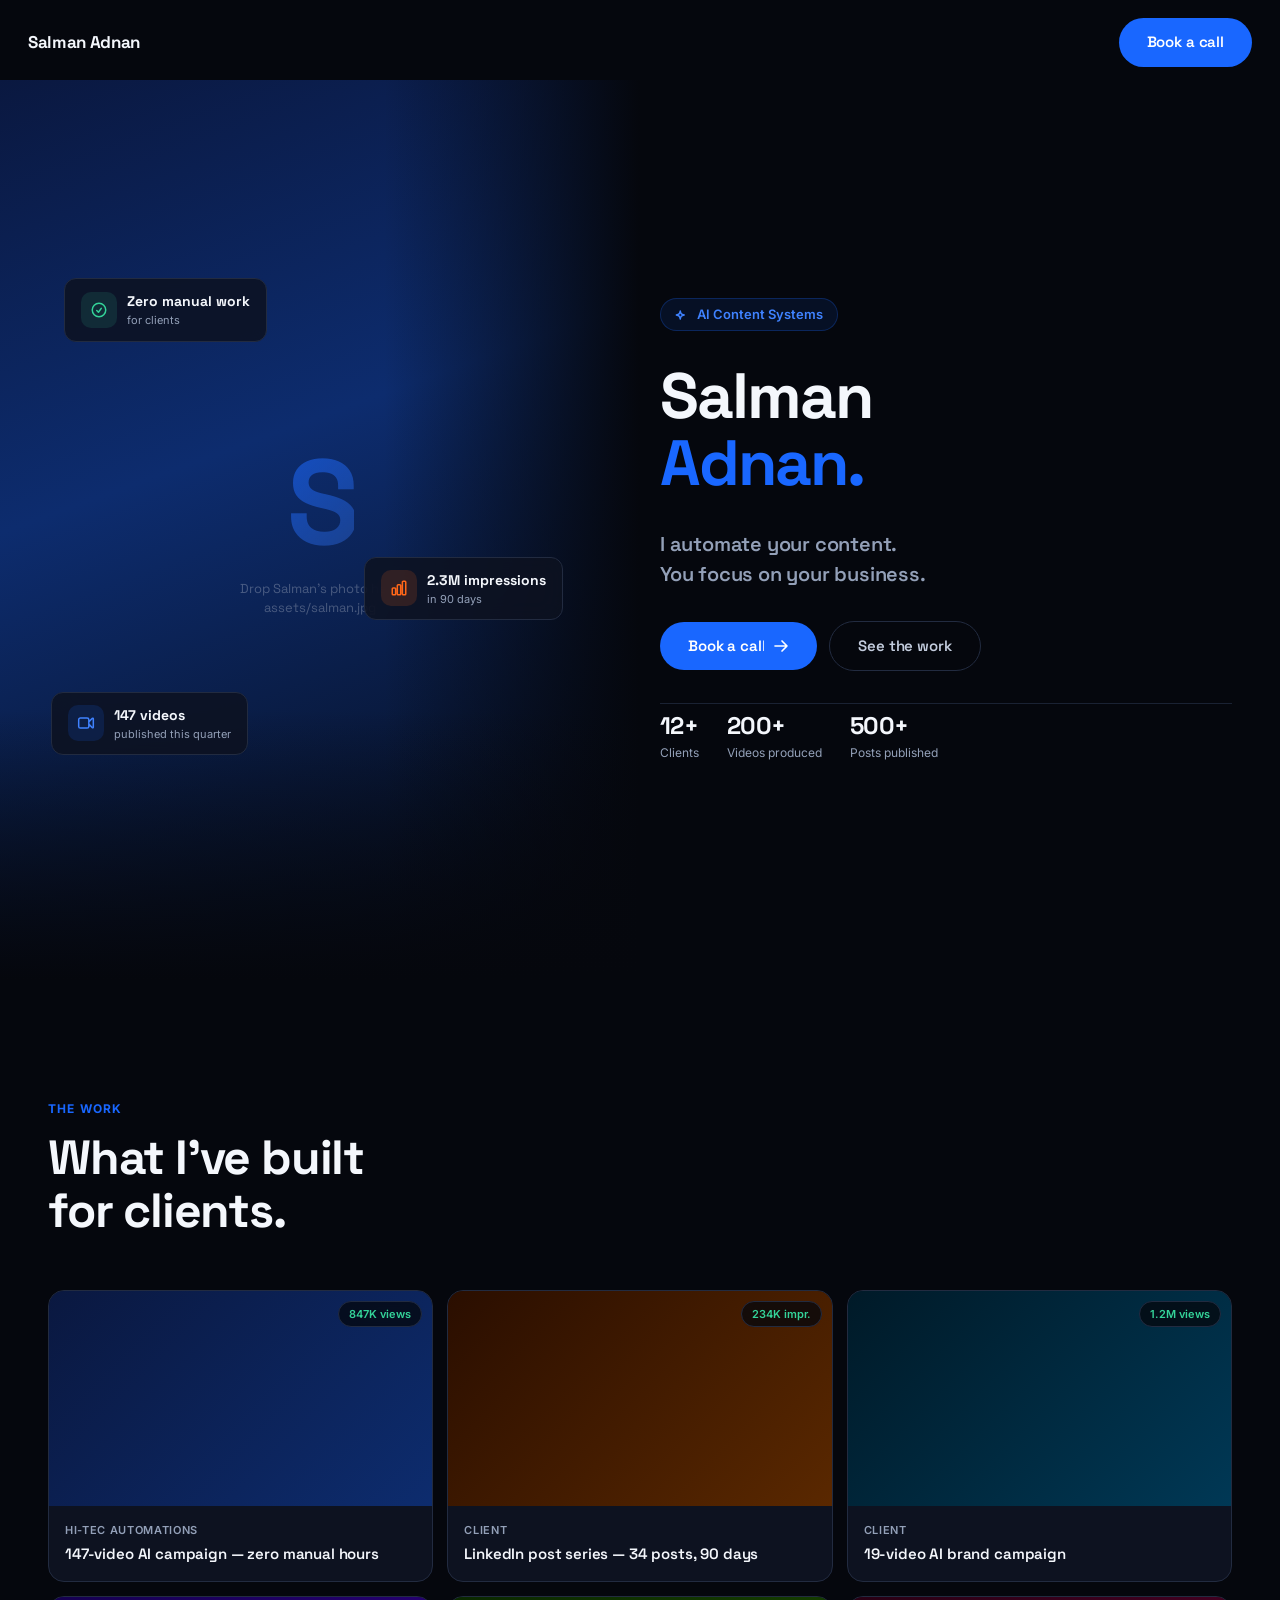
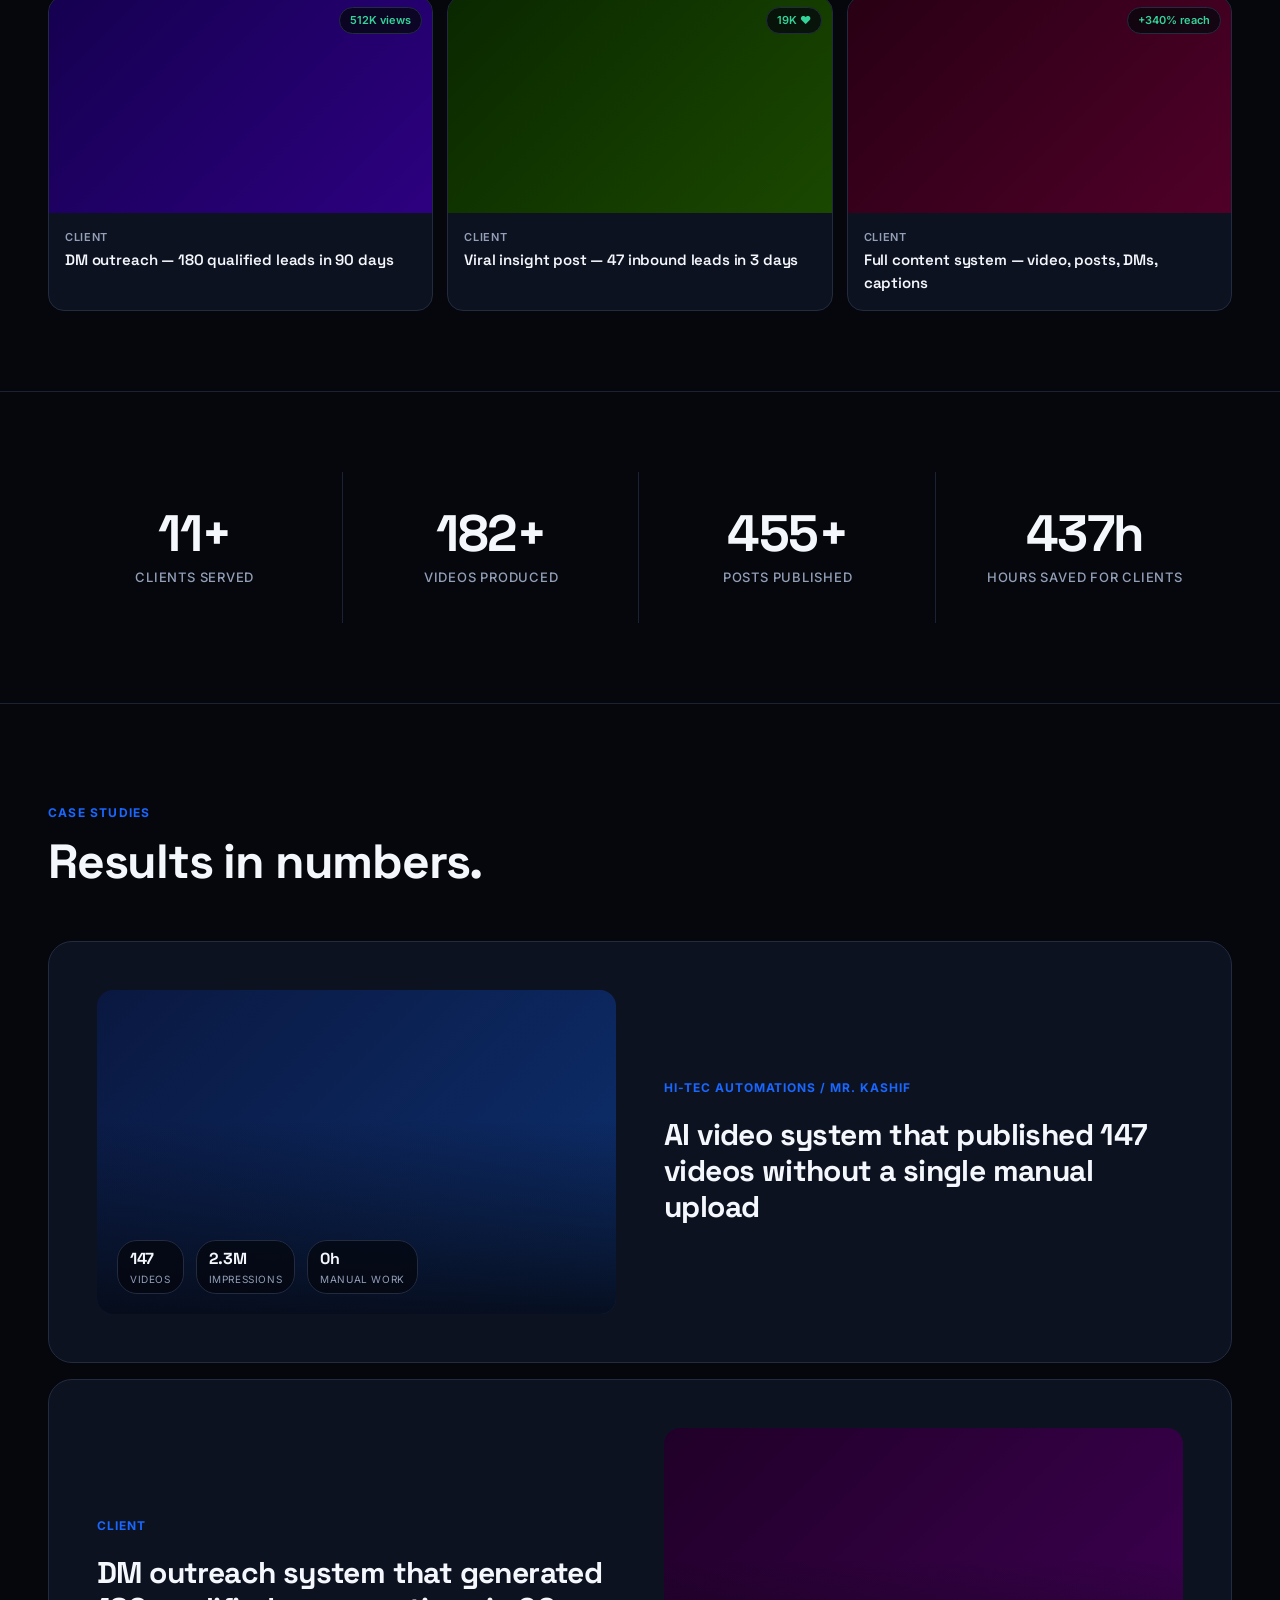
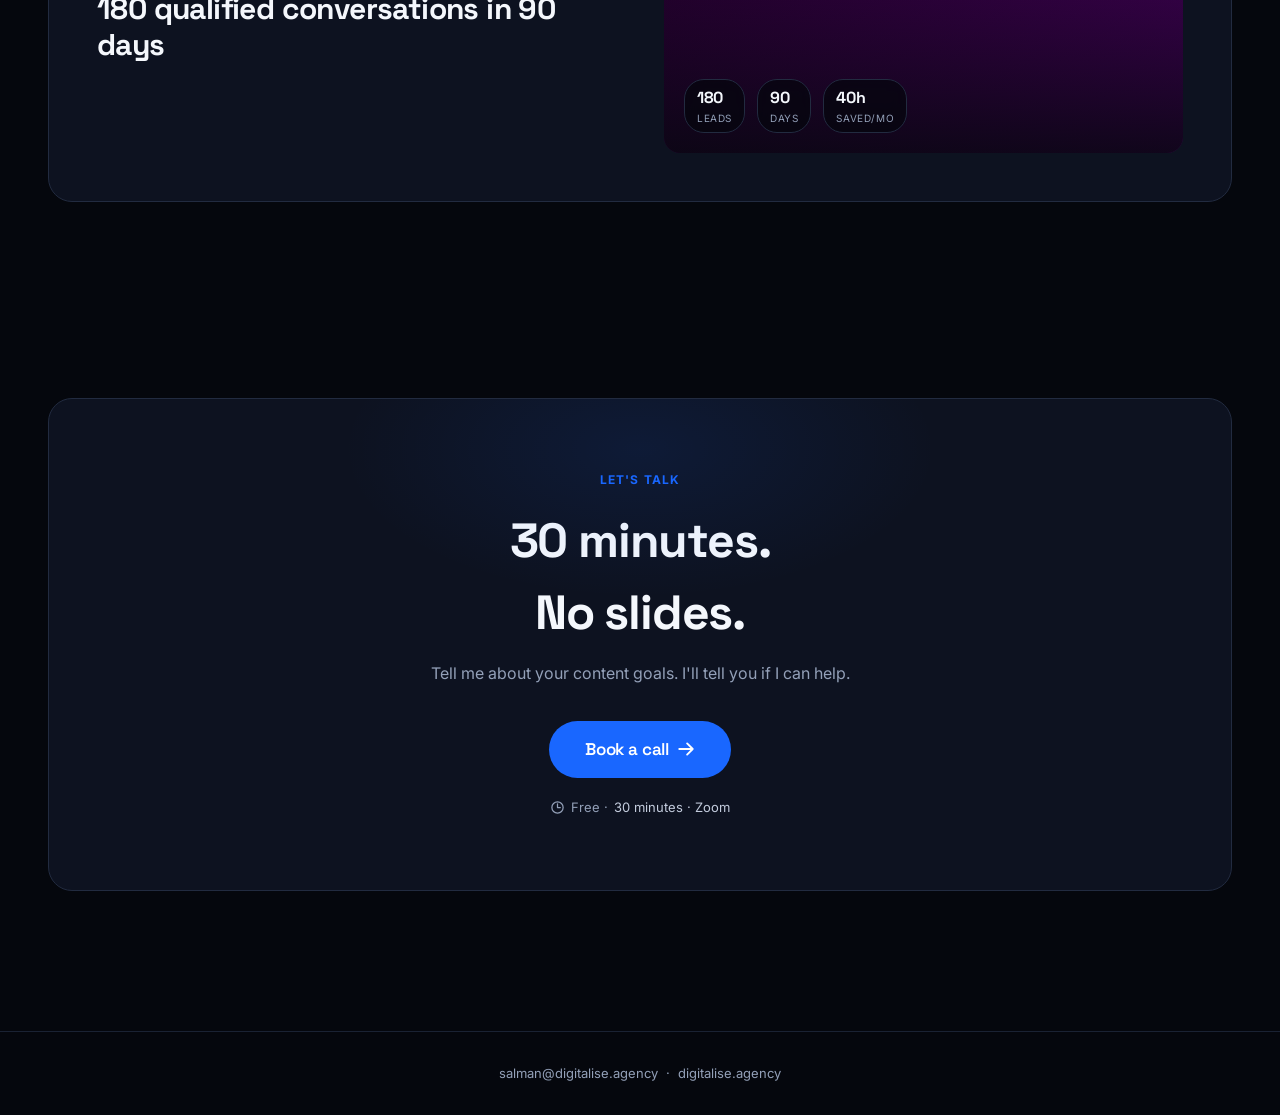
==== index.html @ 1f7ed125 "Launch salmanadnan.com — personal brand site" ====
<!DOCTYPE html>
<html lang="en">
<head>
<meta charset="UTF-8" />
<meta name="viewport" content="width=device-width, initial-scale=1.0" />
<title>Salman Adnan — AI Content Systems for Entrepreneurs</title>
<meta name="description" content="I build AI-powered content systems that grow your LinkedIn presence on autopilot. Videos, posts, outreach — fully automated." />
<meta property="og:title" content="Salman Adnan" />
<meta property="og:description" content="AI content systems for entrepreneurs." />
<meta property="og:type" content="website" />
<meta name="theme-color" content="#05070d" />

<link rel="preconnect" href="https://fonts.googleapis.com" />
<link rel="preconnect" href="https://fonts.gstatic.com" crossorigin />
<link href="https://fonts.googleapis.com/css2?family=Space+Grotesk:wght@500;600;700&family=Inter:wght@400;500;600;700&display=swap" rel="stylesheet" />
<link rel="stylesheet" href="/css/site.css" />
</head>
<body>

<!-- ══════════════════════════════════════════════
     NAV
══════════════════════════════════════════════ -->
<nav class="nav" aria-label="Site navigation">
  <div class="nav-inner">
    <span class="nav-logo">Salman Adnan</span>
    <a href="#book" class="btn btn-primary">Book a call</a>
  </div>
</nav>


<!-- ══════════════════════════════════════════════
     HERO
     UPDATE: replace .hero-photo-placeholder with:
       <img src="assets/salman.jpg" alt="Salman Adnan" style="width:100%;height:100%;object-fit:cover;object-position:top;">
══════════════════════════════════════════════ -->
<section class="hero" aria-label="Hero">

  <!-- photo side -->
  <div class="hero-photo-side">
    <div class="hero-photo-frame">

      <!-- PLACEHOLDER: swap for Salman's actual photo (see comment above) -->
      <div class="hero-photo-placeholder" aria-hidden="true">
        <div class="placeholder-initial">S</div>
        <div class="placeholder-note">Drop Salman's photo here<br>assets/salman.jpg</div>
      </div>

      <!-- floating result badges over the photo -->
      <div class="hero-float-badge" aria-hidden="true">
        <div class="badge-icon badge-icon-blue">
          <svg viewBox="0 0 24 24" fill="none" stroke="#3f82ff" stroke-width="2" aria-hidden="true">
            <path stroke-linecap="round" stroke-linejoin="round" d="M15.75 10.5l4.72-4.72a.75.75 0 011.28.53v11.38a.75.75 0 01-1.28.53l-4.72-4.72M4.5 18.75h9a2.25 2.25 0 002.25-2.25v-9a2.25 2.25 0 00-2.25-2.25h-9A2.25 2.25 0 002.25 7.5v9a2.25 2.25 0 002.25 2.25z"/>
          </svg>
        </div>
        <div>
          <div class="badge-text-main">147 videos</div>
          <div class="badge-text-sub">published this quarter</div>
        </div>
      </div>

      <div class="hero-float-badge" aria-hidden="true">
        <div class="badge-icon badge-icon-orange">
          <svg viewBox="0 0 24 24" fill="none" stroke="#ff6719" stroke-width="2" aria-hidden="true">
            <path stroke-linecap="round" stroke-linejoin="round" d="M3 13.125C3 12.504 3.504 12 4.125 12h2.25c.621 0 1.125.504 1.125 1.125v6.75C7.5 20.496 6.996 21 6.375 21h-2.25A1.125 1.125 0 013 19.875v-6.75zM9.75 8.625c0-.621.504-1.125 1.125-1.125h2.25c.621 0 1.125.504 1.125 1.125v11.25c0 .621-.504 1.125-1.125 1.125h-2.25a1.125 1.125 0 01-1.125-1.125V8.625zM16.5 4.125c0-.621.504-1.125 1.125-1.125h2.25C20.496 3 21 3.504 21 4.125v15.75c0 .621-.504 1.125-1.125 1.125h-2.25a1.125 1.125 0 01-1.125-1.125V4.125z"/>
          </svg>
        </div>
        <div>
          <div class="badge-text-main">2.3M impressions</div>
          <div class="badge-text-sub">in 90 days</div>
        </div>
      </div>

      <div class="hero-float-badge" aria-hidden="true">
        <div class="badge-icon badge-icon-green">
          <svg viewBox="0 0 24 24" fill="none" stroke="#34d399" stroke-width="2" aria-hidden="true">
            <path stroke-linecap="round" stroke-linejoin="round" d="M9 12.75L11.25 15 15 9.75M21 12a9 9 0 11-18 0 9 9 0 0118 0z"/>
          </svg>
        </div>
        <div>
          <div class="badge-text-main">Zero manual work</div>
          <div class="badge-text-sub">for clients</div>
        </div>
      </div>

    </div>
  </div><!-- /photo side -->

  <!-- content side -->
  <div class="hero-content-side">
    <div class="hero-tag">
      <svg width="14" height="14" viewBox="0 0 24 24" fill="none" stroke="currentColor" stroke-width="2.5" aria-hidden="true">
        <path stroke-linecap="round" stroke-linejoin="round" d="M9.813 15.904L9 18.75l-.813-2.846a4.5 4.5 0 00-3.09-3.09L2.25 12l2.846-.813a4.5 4.5 0 003.09-3.09L9 5.25l.813 2.846a4.5 4.5 0 003.09 3.09L15.75 12l-2.846.813a4.5 4.5 0 00-3.09 3.09z"/>
      </svg>
      AI Content Systems
    </div>

    <h1 class="hero-h1">
      Salman<br>
      <em>Adnan.</em>
    </h1>

    <p class="hero-descriptor">I automate your content.<br>You focus on your business.</p>

    <div class="hero-actions">
      <a href="#book" class="btn btn-primary">
        Book a call
        <svg width="16" height="16" viewBox="0 0 24 24" fill="none" stroke="currentColor" stroke-width="2.5" aria-hidden="true">
          <path stroke-linecap="round" stroke-linejoin="round" d="M13.5 4.5L21 12m0 0l-7.5 7.5M21 12H3"/>
        </svg>
      </a>
      <a href="#work" class="btn btn-ghost">See the work</a>
    </div>

    <!-- UPDATE: replace with real numbers -->
    <div class="hero-mini-stats">
      <div class="hero-mini-stat">
        <div class="hero-mini-num">12+</div>
        <div class="hero-mini-lbl">Clients</div>
      </div>
      <div class="hero-mini-stat">
        <div class="hero-mini-num">200+</div>
        <div class="hero-mini-lbl">Videos produced</div>
      </div>
      <div class="hero-mini-stat">
        <div class="hero-mini-num">500+</div>
        <div class="hero-mini-lbl">Posts published</div>
      </div>
    </div>
  </div>

</section>


<!-- ══════════════════════════════════════════════
     WORK PORTFOLIO
     UPDATE: replace gradient .wt* classes with real thumbnails.
             Add poster="assets/thumb-N.jpg" to each tile img.
══════════════════════════════════════════════ -->
<section class="work-section" id="work" aria-label="Work portfolio">
  <div class="container">
    <div class="reveal" style="margin-bottom:0;">
      <p class="section-kicker">The work</p>
      <h2 class="section-title">What I've built<br>for clients.</h2>
    </div>

    <div class="work-grid stagger">

      <div class="work-card" style="--i:0">
        <div class="work-thumb wt1">
          <div class="work-badge">847K views</div>
          <div class="work-thumb-overlay">
            <div class="work-play">
              <svg viewBox="0 0 24 24" fill="white" aria-hidden="true">
                <path d="M5.25 5.653c0-.856.917-1.398 1.667-.986l11.54 6.348a1.125 1.125 0 010 1.971l-11.54 6.347a1.125 1.125 0 01-1.667-.985V5.653z"/>
              </svg>
            </div>
          </div>
        </div>
        <div class="work-info">
          <div class="work-client">Hi-Tec Automations</div>
          <div class="work-title">147-video AI campaign — zero manual hours</div>
        </div>
      </div>

      <div class="work-card" style="--i:1">
        <div class="work-thumb wt2">
          <div class="work-badge">234K impr.</div>
          <div class="work-thumb-overlay">
            <div class="work-play">
              <svg viewBox="0 0 24 24" fill="white" aria-hidden="true">
                <path d="M5.25 5.653c0-.856.917-1.398 1.667-.986l11.54 6.348a1.125 1.125 0 010 1.971l-11.54 6.347a1.125 1.125 0 01-1.667-.985V5.653z"/>
              </svg>
            </div>
          </div>
        </div>
        <div class="work-info">
          <!-- UPDATE: replace with real client name -->
          <div class="work-client">Client</div>
          <div class="work-title">LinkedIn post series — 34 posts, 90 days</div>
        </div>
      </div>

      <div class="work-card" style="--i:2">
        <div class="work-thumb wt3">
          <div class="work-badge">1.2M views</div>
          <div class="work-thumb-overlay">
            <div class="work-play">
              <svg viewBox="0 0 24 24" fill="white" aria-hidden="true">
                <path d="M5.25 5.653c0-.856.917-1.398 1.667-.986l11.54 6.348a1.125 1.125 0 010 1.971l-11.54 6.347a1.125 1.125 0 01-1.667-.985V5.653z"/>
              </svg>
            </div>
          </div>
        </div>
        <div class="work-info">
          <!-- UPDATE: replace with real client name -->
          <div class="work-client">Client</div>
          <div class="work-title">19-video AI brand campaign</div>
        </div>
      </div>

      <div class="work-card" style="--i:3">
        <div class="work-thumb wt4">
          <div class="work-badge">512K views</div>
          <div class="work-thumb-overlay">
            <div class="work-play">
              <svg viewBox="0 0 24 24" fill="white" aria-hidden="true">
                <path d="M5.25 5.653c0-.856.917-1.398 1.667-.986l11.54 6.348a1.125 1.125 0 010 1.971l-11.54 6.347a1.125 1.125 0 01-1.667-.985V5.653z"/>
              </svg>
            </div>
          </div>
        </div>
        <div class="work-info">
          <!-- UPDATE -->
          <div class="work-client">Client</div>
          <div class="work-title">DM outreach — 180 qualified leads in 90 days</div>
        </div>
      </div>

      <div class="work-card" style="--i:4">
        <div class="work-thumb wt5">
          <div class="work-badge">19K ❤</div>
          <div class="work-thumb-overlay">
            <div class="work-play">
              <svg viewBox="0 0 24 24" fill="white" aria-hidden="true">
                <path d="M5.25 5.653c0-.856.917-1.398 1.667-.986l11.54 6.348a1.125 1.125 0 010 1.971l-11.54 6.347a1.125 1.125 0 01-1.667-.985V5.653z"/>
              </svg>
            </div>
          </div>
        </div>
        <div class="work-info">
          <!-- UPDATE -->
          <div class="work-client">Client</div>
          <div class="work-title">Viral insight post — 47 inbound leads in 3 days</div>
        </div>
      </div>

      <div class="work-card" style="--i:5">
        <div class="work-thumb wt6">
          <div class="work-badge">+340% reach</div>
          <div class="work-thumb-overlay">
            <div class="work-play">
              <svg viewBox="0 0 24 24" fill="white" aria-hidden="true">
                <path d="M5.25 5.653c0-.856.917-1.398 1.667-.986l11.54 6.348a1.125 1.125 0 010 1.971l-11.54 6.347a1.125 1.125 0 01-1.667-.985V5.653z"/>
              </svg>
            </div>
          </div>
        </div>
        <div class="work-info">
          <!-- UPDATE -->
          <div class="work-client">Client</div>
          <div class="work-title">Full content system — video, posts, DMs, captions</div>
        </div>
      </div>

    </div>
  </div>
</section>


<!-- ══════════════════════════════════════════════
     METRICS
     UPDATE: replace data-target values with real numbers
══════════════════════════════════════════════ -->
<section class="metrics-section" aria-label="Results">
  <div class="container">
    <div class="metrics-grid stagger">
      <div class="metric-item" style="--i:0">
        <div class="metric-num" data-target="12" data-suffix="+">0</div>
        <div class="metric-label">Clients Served</div>
      </div>
      <div class="metric-item" style="--i:1">
        <div class="metric-num" data-target="200" data-suffix="+">0</div>
        <div class="metric-label">Videos Produced</div>
      </div>
      <div class="metric-item" style="--i:2">
        <div class="metric-num" data-target="500" data-suffix="+">0</div>
        <div class="metric-label">Posts Published</div>
      </div>
      <div class="metric-item" style="--i:3">
        <div class="metric-num" data-target="480" data-suffix="h">0</div>
        <div class="metric-label">Hours Saved for Clients</div>
      </div>
    </div>
  </div>
</section>


<!-- ══════════════════════════════════════════════
     CASE STUDIES (visual-only — numbers speak)
     UPDATE: replace gradient backgrounds with real screenshots.
             Use background-image on .case-visual or swap the div for <img>.
══════════════════════════════════════════════ -->
<section class="cases-section" aria-label="Case studies">
  <div class="container">
    <div class="reveal" style="margin-bottom:52px;">
      <p class="section-kicker">Case studies</p>
      <h2 class="section-title">Results in numbers.</h2>
    </div>

    <!-- Case 1 -->
    <div class="case-card reveal">
      <div class="case-visual cv1">
        <div class="case-visual-inner">
          <div class="case-visual-metrics">
            <div class="cvm">
              <span class="cvm-num">147</span>
              <span class="cvm-lbl">Videos</span>
            </div>
            <div class="cvm">
              <span class="cvm-num">2.3M</span>
              <span class="cvm-lbl">Impressions</span>
            </div>
            <div class="cvm">
              <span class="cvm-num">0h</span>
              <span class="cvm-lbl">Manual work</span>
            </div>
          </div>
        </div>
      </div>
      <div class="case-content">
        <div class="case-client-name">Hi-Tec Automations / Mr. Kashif</div>
        <div class="case-title">AI video system that published 147 videos without a single manual upload</div>
      </div>
    </div>

    <!-- Case 2 -->
    <div class="case-card case-card-reverse reveal">
      <div class="case-visual cv2" style="order:2">
        <div class="case-visual-inner">
          <div class="case-visual-metrics">
            <div class="cvm">
              <span class="cvm-num">180</span>
              <span class="cvm-lbl">Leads</span>
            </div>
            <div class="cvm">
              <span class="cvm-num">90</span>
              <span class="cvm-lbl">Days</span>
            </div>
            <div class="cvm">
              <span class="cvm-num">40h</span>
              <span class="cvm-lbl">Saved/mo</span>
            </div>
          </div>
        </div>
      </div>
      <div class="case-content" style="order:1">
        <!-- UPDATE: fill in real client -->
        <div class="case-client-name">Client</div>
        <div class="case-title">DM outreach system that generated 180 qualified conversations in 90 days</div>
      </div>
    </div>

  </div>
</section>


<!-- ══════════════════════════════════════════════
     BOOK A CALL
     UPDATE: replace YOUR_CAL_LINK with your Cal.com or Calendly URL.
══════════════════════════════════════════════ -->
<section class="book-section" id="book" aria-label="Book a call">
  <div class="container">
    <div class="book-wrap reveal">
      <p class="book-eyebrow">Let's talk</p>
      <h2 class="book-title">30 minutes.<br>No slides.</h2>
      <p class="book-sub">Tell me about your content goals. I'll tell you if I can help.</p>
      <div class="book-cta-row">
        <!-- UPDATE: replace href with your booking link -->
        <a href="https://cal.com/digitalise-agency/digitalise-agency" target="_blank" rel="noopener" class="btn btn-primary" style="padding:16px 36px;font-size:17px;">
          Book a call
          <svg width="18" height="18" viewBox="0 0 24 24" fill="none" stroke="currentColor" stroke-width="2.5" aria-hidden="true">
            <path stroke-linecap="round" stroke-linejoin="round" d="M13.5 4.5L21 12m0 0l-7.5 7.5M21 12H3"/>
          </svg>
        </a>
      </div>
      <p class="book-detail">
        <svg viewBox="0 0 24 24" fill="none" stroke="currentColor" stroke-width="2" aria-hidden="true">
          <path stroke-linecap="round" stroke-linejoin="round" d="M12 6v6h4.5m4.5 0a9 9 0 11-18 0 9 9 0 0118 0z"/>
        </svg>
        Free · <span>30 minutes · Zoom</span>
      </p>
    </div>
  </div>
</section>


<!-- ══════════════════════════════════════════════
     FOOTER
══════════════════════════════════════════════ -->
<footer>
  <div class="container">
    <p>
      <a href="mailto:salman@digitalise.agency">salman@digitalise.agency</a>
      &nbsp;·&nbsp;
      <a href="https://digitalise.agency" target="_blank" rel="noopener">digitalise.agency</a>
    </p>
  </div>
</footer>

<script src="/js/main.js"></script>
</body>
</html>
---- css/site.css ----
/* salmanadnan.com · site.css
   Personal brand site. Shares design tokens with ai.digitalise.agency. */

/* ─── TOKENS ─── */
:root {
  --s0:    #05070d;
  --s1:    #0d1220;
  --s2:    #151c2e;
  --ink1:  #f4f7fc;
  --ink2:  #c3ccdd;
  --ink3:  #93a0b8;
  --accent:  #1967ff;
  --accentH: #3f82ff;
  --accent2: #ff6719;
  --green:   #34d399;
  --border:  #222b40;
  --borderS: #1a2233;
  --font-d: 'Space Grotesk', ui-sans-serif, system-ui, sans-serif;
  --font-b: 'Inter', ui-sans-serif, system-ui, sans-serif;
  --r:   16px;
  --rsm: 10px;
  --ease: cubic-bezier(.22,1,.36,1);
  --maxw: 1240px;
  --shadow: 0 8px 40px rgba(0,0,0,.45);
}

*, *::before, *::after { box-sizing: border-box; margin: 0; padding: 0; }
html { color-scheme: dark; scroll-behavior: smooth; }
body {
  font-family: var(--font-b);
  background: var(--s0);
  color: var(--ink1);
  -webkit-font-smoothing: antialiased;
  text-rendering: optimizeLegibility;
  overflow-x: hidden;
  line-height: 1.5;
}
img, video, svg { max-width: 100%; display: block; }
a { color: inherit; text-decoration: none; }
button { cursor: pointer; border: none; font-family: inherit; }

/* ─── UTILITY ─── */
.container { max-width: var(--maxw); margin: 0 auto; padding: 0 28px; }

.btn {
  display: inline-flex;
  align-items: center;
  gap: 8px;
  padding: 13px 28px;
  border-radius: 100px;
  font-family: var(--font-d);
  font-size: 15px;
  font-weight: 600;
  letter-spacing: -0.01em;
  transition: transform 0.18s var(--ease), box-shadow 0.18s var(--ease),
              background 0.18s var(--ease);
}
.btn-primary {
  background: var(--accent);
  color: #fff;
}
.btn-primary:hover {
  background: var(--accentH);
  transform: translateY(-2px);
  box-shadow: 0 8px 24px rgba(25,103,255,.4);
}
.btn-ghost {
  background: transparent;
  color: var(--ink2);
  border: 1px solid var(--border);
}
.btn-ghost:hover { background: var(--s1); color: var(--ink1); }

/* ─── REVEAL ─── */
.reveal {
  opacity: 0;
  transform: translateY(28px);
  transition: opacity 0.7s var(--ease), transform 0.7s var(--ease);
}
.reveal.visible { opacity: 1; transform: none; }

.stagger > * {
  opacity: 0;
  transform: translateY(20px);
  transition: opacity 0.6s var(--ease), transform 0.6s var(--ease);
  transition-delay: calc(var(--i, 0) * 90ms);
}
.stagger.visible > * { opacity: 1; transform: none; }

/* ─── NAV ─── */
.nav {
  position: fixed;
  top: 0; left: 0; right: 0;
  z-index: 100;
  padding: 18px 28px;
  display: flex;
  align-items: center;
  justify-content: space-between;
  transition: background 0.3s, border-color 0.3s, box-shadow 0.3s;
}
.nav.scrolled {
  background: rgba(5,7,13,0.88);
  border-bottom: 1px solid var(--border);
  box-shadow: 0 4px 24px rgba(0,0,0,.3);
  backdrop-filter: blur(16px);
  -webkit-backdrop-filter: blur(16px);
}
.nav-inner {
  max-width: var(--maxw);
  width: 100%;
  margin: 0 auto;
  display: flex;
  align-items: center;
  justify-content: space-between;
}
.nav-logo {
  font-family: var(--font-d);
  font-size: 17px;
  font-weight: 700;
  letter-spacing: -0.02em;
  color: var(--ink1);
}

/* ─── HERO ─── */
.hero {
  min-height: 100vh;
  display: grid;
  grid-template-columns: 1fr 1fr;
  align-items: center;
  gap: 0;
  padding-top: 80px;
  overflow: hidden;
}

/* photo side */
.hero-photo-side {
  position: relative;
  height: 100vh;
  display: flex;
  align-items: center;
  justify-content: center;
  overflow: hidden;
}
.hero-photo-frame {
  position: relative;
  width: 100%;
  height: 100%;
}

/* Photo placeholder - replace with <img src="assets/salman.jpg"> */
.hero-photo-placeholder {
  width: 100%;
  height: 100%;
  background: linear-gradient(160deg, #0a1840 0%, #0d2c6e 40%, #05070d 100%);
  display: flex;
  align-items: center;
  justify-content: center;
  flex-direction: column;
  gap: 16px;
  color: rgba(255,255,255,.15);
  font-family: var(--font-d);
}
.hero-photo-placeholder .placeholder-initial {
  font-size: 120px;
  font-weight: 700;
  letter-spacing: -0.05em;
  line-height: 1;
  background: linear-gradient(135deg, rgba(25,103,255,.6), rgba(63,130,255,.3));
  -webkit-background-clip: text;
  -webkit-text-fill-color: transparent;
  background-clip: text;
}
.hero-photo-placeholder .placeholder-note {
  font-size: 13px;
  color: rgba(255,255,255,.25);
  text-align: center;
  max-width: 220px;
  line-height: 1.5;
}

/* fade gradient on the right edge so text side blends */
.hero-photo-frame::after {
  content: '';
  position: absolute;
  top: 0; right: 0;
  width: 40%;
  height: 100%;
  background: linear-gradient(to right, transparent, var(--s0));
  pointer-events: none;
}
/* fade at bottom */
.hero-photo-frame::before {
  content: '';
  position: absolute;
  bottom: 0; left: 0; right: 0;
  height: 30%;
  background: linear-gradient(to top, var(--s0), transparent);
  pointer-events: none;
  z-index: 1;
}

/* floating badges on the photo */
.hero-float-badge {
  position: absolute;
  background: rgba(13,18,32,0.85);
  backdrop-filter: blur(12px);
  -webkit-backdrop-filter: blur(12px);
  border: 1px solid var(--border);
  border-radius: 12px;
  padding: 12px 16px;
  display: flex;
  align-items: center;
  gap: 10px;
  z-index: 2;
  animation: badgeFloat 6s ease-in-out infinite;
}
.hero-float-badge:nth-child(2) { bottom: 25%; left: 8%;  animation-delay: 0s;   animation-duration: 7s; }
.hero-float-badge:nth-child(3) { bottom: 40%; right: 12%; animation-delay: 2s;  animation-duration: 6s; }
.hero-float-badge:nth-child(4) { top: 22%;   left: 10%;  animation-delay: 1s;  animation-duration: 8s; }

@keyframes badgeFloat {
  0%, 100% { transform: translateY(0); }
  50%       { transform: translateY(-8px); }
}
.badge-icon {
  width: 36px; height: 36px;
  border-radius: 10px;
  display: flex; align-items: center; justify-content: center;
}
.badge-icon-blue   { background: rgba(25,103,255,.15); }
.badge-icon-orange { background: rgba(255,103,25,.15); }
.badge-icon-green  { background: rgba(52,211,153,.12); }
.badge-icon svg { width: 18px; height: 18px; }
.badge-text-main {
  font-family: var(--font-d);
  font-size: 14px;
  font-weight: 700;
  color: var(--ink1);
  white-space: nowrap;
}
.badge-text-sub { font-size: 11px; color: var(--ink3); white-space: nowrap; }

/* content side */
.hero-content-side {
  padding: 0 48px 0 20px;
  display: flex;
  flex-direction: column;
  justify-content: center;
  gap: 32px;
}
.hero-tag {
  display: inline-flex;
  align-items: center;
  gap: 8px;
  background: rgba(25,103,255,.1);
  border: 1px solid rgba(25,103,255,.25);
  border-radius: 100px;
  padding: 6px 14px;
  font-size: 13px;
  font-weight: 600;
  color: var(--accentH);
  width: fit-content;
}
.hero-h1 {
  font-family: var(--font-d);
  font-size: clamp(40px, 5vw, 70px);
  font-weight: 700;
  letter-spacing: -0.03em;
  line-height: 1.04;
  color: var(--ink1);
}
.hero-h1 em { font-style: normal; color: var(--accent); }
.hero-descriptor {
  font-family: var(--font-d);
  font-size: 20px;
  font-weight: 600;
  color: var(--ink3);
  letter-spacing: -0.01em;
}
.hero-actions {
  display: flex;
  align-items: center;
  gap: 12px;
  flex-wrap: wrap;
}
.hero-mini-stats {
  display: flex;
  align-items: center;
  gap: 28px;
  padding-top: 4px;
  border-top: 1px solid var(--borderS);
}
.hero-mini-stat { text-align: left; }
.hero-mini-num {
  font-family: var(--font-d);
  font-size: 24px;
  font-weight: 700;
  color: var(--ink1);
  letter-spacing: -0.03em;
}
.hero-mini-lbl { font-size: 12px; color: var(--ink3); }

/* ─── WORK GRID ─── */
.work-section { padding: 120px 0 80px; }
.section-kicker {
  font-size: 12px;
  font-weight: 700;
  text-transform: uppercase;
  letter-spacing: 0.1em;
  color: var(--accent);
  margin-bottom: 14px;
}
.section-title {
  font-family: var(--font-d);
  font-size: clamp(28px, 4vw, 48px);
  font-weight: 700;
  letter-spacing: -0.025em;
  line-height: 1.1;
  color: var(--ink1);
  margin-bottom: 52px;
}

.work-grid {
  display: grid;
  grid-template-columns: repeat(3, 1fr);
  gap: 14px;
}
.work-card {
  background: var(--s1);
  border: 1px solid var(--border);
  border-radius: var(--r);
  overflow: hidden;
  transition: transform 0.22s var(--ease), border-color 0.22s, box-shadow 0.22s;
}
.work-card:hover {
  transform: translateY(-4px);
  border-color: rgba(25,103,255,.35);
  box-shadow: 0 16px 48px rgba(0,0,0,.4);
}
.work-thumb {
  aspect-ratio: 16/9;
  position: relative;
  display: flex; align-items: center; justify-content: center;
  overflow: hidden;
}
.work-thumb-overlay {
  position: absolute; inset: 0;
  background: rgba(5,7,13,.2);
  display: flex; align-items: center; justify-content: center;
  opacity: 0;
  transition: opacity 0.22s;
}
.work-card:hover .work-thumb-overlay { opacity: 1; }
.work-play {
  width: 48px; height: 48px;
  border-radius: 50%;
  background: rgba(255,255,255,.15);
  backdrop-filter: blur(8px);
  display: flex; align-items: center; justify-content: center;
  border: 1.5px solid rgba(255,255,255,.3);
}
.work-play svg { width: 20px; height: 20px; color: #fff; margin-left: 2px; }
.work-badge {
  position: absolute; top: 10px; right: 10px;
  background: rgba(5,7,13,.75);
  backdrop-filter: blur(8px);
  border: 1px solid var(--border);
  border-radius: 20px;
  padding: 4px 10px;
  font-size: 11px; font-weight: 600;
  color: var(--green);
}
.wt1 { background: linear-gradient(135deg,#0a1840,#0d2c6e); }
.wt2 { background: linear-gradient(135deg,#2a0e00,#5a2800); }
.wt3 { background: linear-gradient(135deg,#001a28,#003855); }
.wt4 { background: linear-gradient(135deg,#150050,#2d0080); }
.wt5 { background: linear-gradient(135deg,#0a2800,#1a4800); }
.wt6 { background: linear-gradient(135deg,#280014,#500028); }
.work-info { padding: 16px; }
.work-client {
  font-size: 11px; color: var(--ink3); font-weight: 600;
  text-transform: uppercase; letter-spacing: 0.06em; margin-bottom: 4px;
}
.work-title {
  font-family: var(--font-d);
  font-size: 15px; font-weight: 600;
  color: var(--ink1); letter-spacing: -0.01em;
}

/* ─── METRICS ─── */
.metrics-section {
  padding: 80px 0;
  border-top: 1px solid var(--borderS);
  border-bottom: 1px solid var(--borderS);
}
.metrics-grid {
  display: grid;
  grid-template-columns: repeat(4, 1fr);
  gap: 2px;
}
.metric-item {
  padding: 36px 24px;
  text-align: center;
  border-right: 1px solid var(--borderS);
}
.metric-item:last-child { border-right: none; }
.metric-num {
  font-family: var(--font-d);
  font-size: clamp(34px, 4vw, 56px);
  font-weight: 700;
  letter-spacing: -0.03em;
  line-height: 1;
  color: var(--ink1);
  margin-bottom: 8px;
}
.metric-label {
  font-size: 13px; color: var(--ink3); font-weight: 500;
  text-transform: uppercase; letter-spacing: 0.06em;
}

/* ─── CASE STUDIES ─── */
.cases-section { padding: 100px 0; }
.case-card {
  display: grid;
  grid-template-columns: 1fr 1fr;
  gap: 48px;
  align-items: center;
  background: var(--s1);
  border: 1px solid var(--border);
  border-radius: 24px;
  padding: 48px;
  margin-bottom: 16px;
  transition: border-color 0.22s;
}
.case-card:hover { border-color: rgba(25,103,255,.3); }
.case-card.reverse { direction: rtl; }
.case-card.reverse > * { direction: ltr; }
.case-visual {
  border-radius: var(--r);
  overflow: hidden;
  aspect-ratio: 16/10;
  position: relative;
}
.cv1 { background: linear-gradient(135deg,#0a1840,#0d3070); }
.cv2 { background: linear-gradient(135deg,#200028,#400055); }
.case-visual-inner {
  position: absolute; inset: 0;
  display: flex; align-items: flex-end;
  padding: 20px;
  background: linear-gradient(to top, rgba(5,7,13,.8) 0%, transparent 60%);
}
.case-visual-metrics {
  display: flex; gap: 12px; flex-wrap: wrap;
}
.cvm {
  background: rgba(5,7,13,.7);
  backdrop-filter: blur(8px);
  border: 1px solid var(--border);
  border-radius: 20px;
  padding: 6px 12px;
  display: flex; flex-direction: column; gap: 1px;
}
.cvm-num {
  font-family: var(--font-d);
  font-size: 16px; font-weight: 700;
  color: var(--ink1); letter-spacing: -0.02em;
}
.cvm-lbl { font-size: 10px; color: var(--ink3); text-transform: uppercase; letter-spacing: 0.06em; }
.case-content { display: flex; flex-direction: column; gap: 20px; }
.case-client-name {
  font-size: 12px; font-weight: 700;
  color: var(--accent); text-transform: uppercase; letter-spacing: 0.08em;
}
.case-title {
  font-family: var(--font-d);
  font-size: clamp(20px, 2.5vw, 30px);
  font-weight: 700; letter-spacing: -0.02em;
  color: var(--ink1); line-height: 1.2;
}

/* ─── BOOK A CALL ─── */
.book-section { padding: 80px 0 140px; }
.book-wrap {
  background: var(--s1);
  border: 1px solid var(--border);
  border-radius: 24px;
  padding: 72px 48px;
  text-align: center;
  position: relative;
  overflow: hidden;
}
.book-wrap::before {
  content: '';
  position: absolute;
  top: -100px; left: 50%;
  transform: translateX(-50%);
  width: 600px; height: 300px;
  background: radial-gradient(ellipse, rgba(25,103,255,.1) 0%, transparent 70%);
  pointer-events: none;
}
.book-eyebrow {
  font-size: 12px; font-weight: 700;
  text-transform: uppercase; letter-spacing: 0.1em;
  color: var(--accent); margin-bottom: 16px;
}
.book-title {
  font-family: var(--font-d);
  font-size: clamp(28px, 4vw, 48px);
  font-weight: 700; letter-spacing: -0.025em;
  color: var(--ink1); margin-bottom: 12px;
}
.book-sub {
  font-size: 16px; color: var(--ink3); margin-bottom: 36px;
}
.book-cta-row {
  display: flex; align-items: center; justify-content: center;
  gap: 14px; flex-wrap: wrap;
}
.book-detail {
  display: flex; align-items: center; justify-content: center;
  gap: 6px; font-size: 13px; color: var(--ink3); margin-top: 20px;
}
.book-detail svg { width: 15px; height: 15px; }
.book-detail span { color: var(--ink2); }

/* ─── FOOTER ─── */
footer {
  border-top: 1px solid var(--borderS);
  padding: 32px 28px;
  text-align: center;
  font-size: 13px;
  color: var(--ink3);
}
footer a { color: var(--ink3); transition: color 0.15s; }
footer a:hover { color: var(--ink1); }

/* ─── RESPONSIVE ─── */
@media (max-width: 960px) {
  .hero {
    grid-template-columns: 1fr;
    min-height: auto;
    padding-top: 80px;
  }
  .hero-photo-side {
    height: 55vw;
    min-height: 280px;
  }
  .hero-content-side {
    padding: 40px 28px 60px;
  }
  .hero-mini-stats { gap: 20px; }
  .work-grid   { grid-template-columns: repeat(2, 1fr); }
  .metrics-grid { grid-template-columns: repeat(2, 1fr); }
  .metric-item { border-right: none; border-bottom: 1px solid var(--borderS); }
  .metric-item:nth-child(odd) { border-right: 1px solid var(--borderS); }
  .metric-item:nth-child(3),
  .metric-item:nth-child(4)   { border-bottom: none; }
  .case-card { grid-template-columns: 1fr; gap: 28px; padding: 32px; }
  .case-card.reverse { direction: ltr; }
}

@media (max-width: 600px) {
  .work-grid  { grid-template-columns: 1fr; }
  .book-wrap  { padding: 48px 24px; }
  .hero-float-badge:nth-child(4) { display: none; }
}

@media (prefers-reduced-motion: reduce) {
  *, *::before, *::after {
    animation-duration: .001ms !important;
    transition-duration: .001ms !important;
  }
  .reveal, .stagger > * { opacity: 1; transform: none; }
  .hero-float-badge { animation: none; }
}
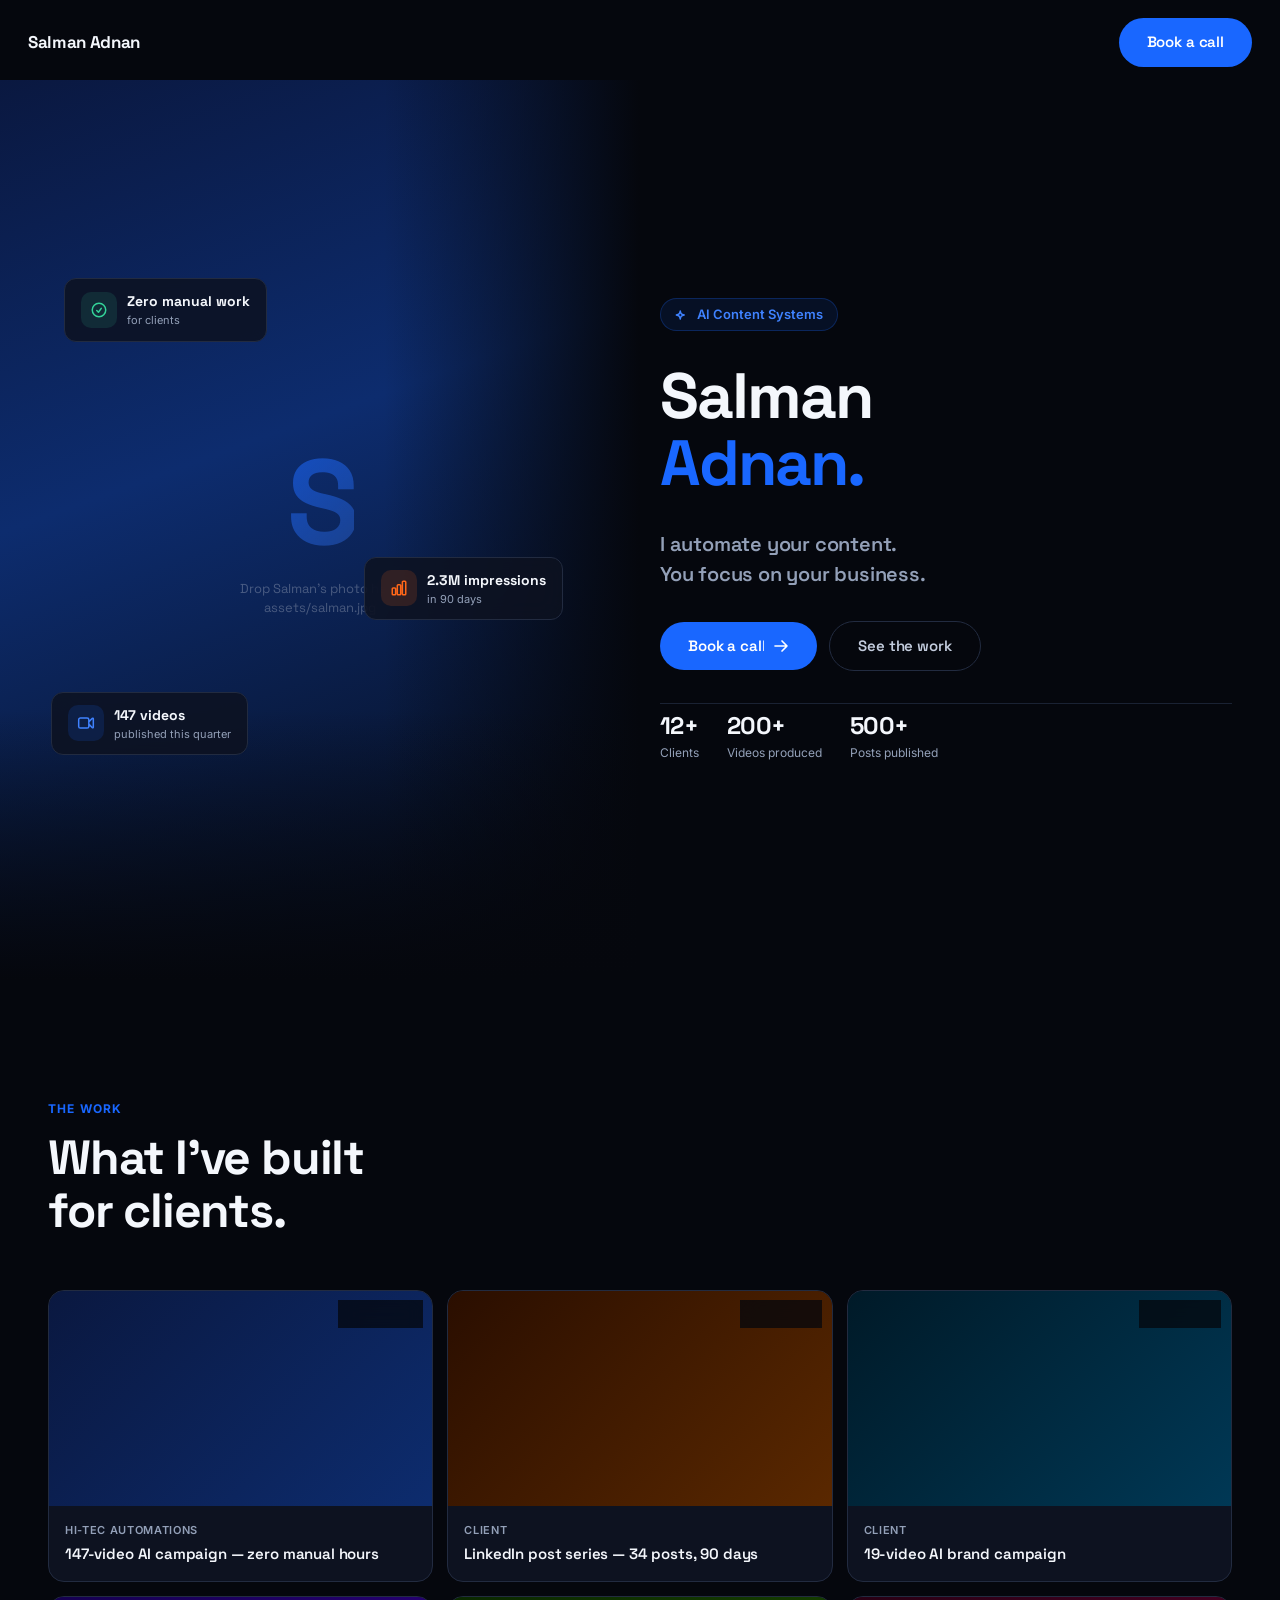
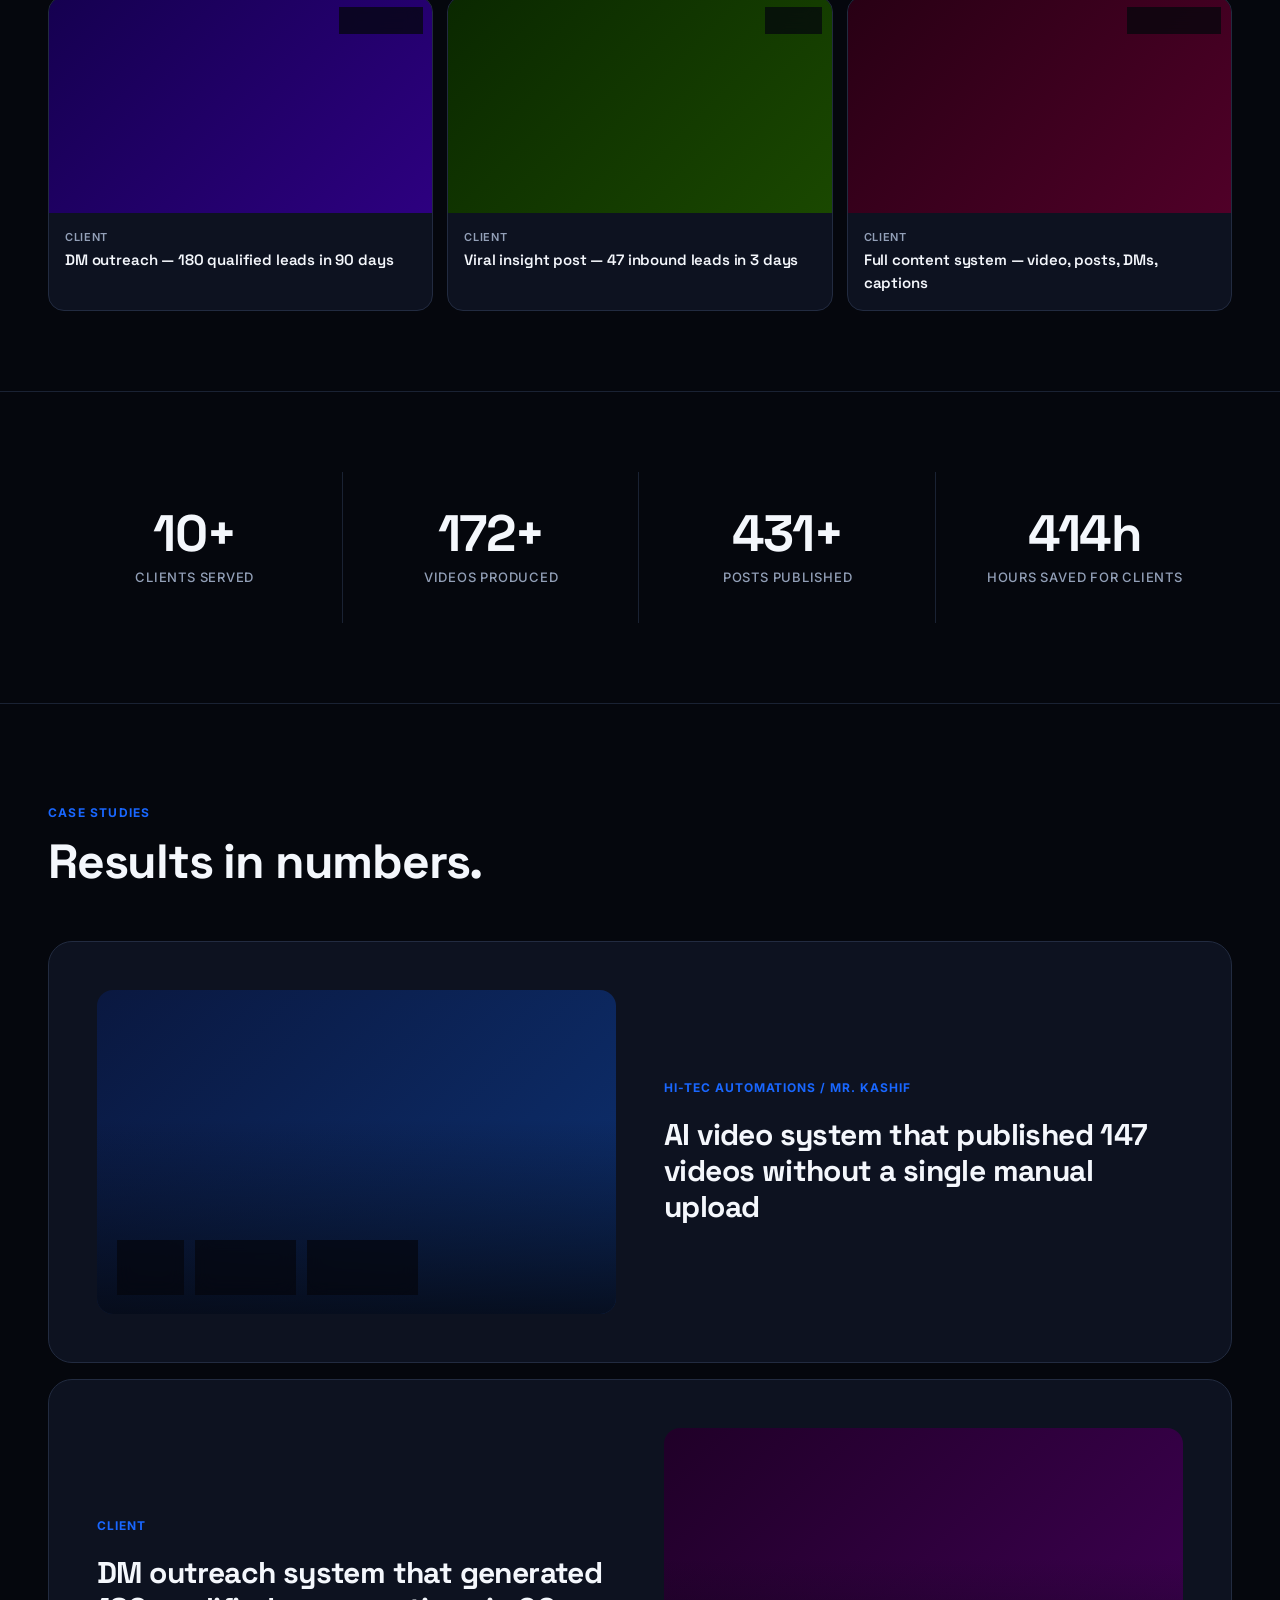
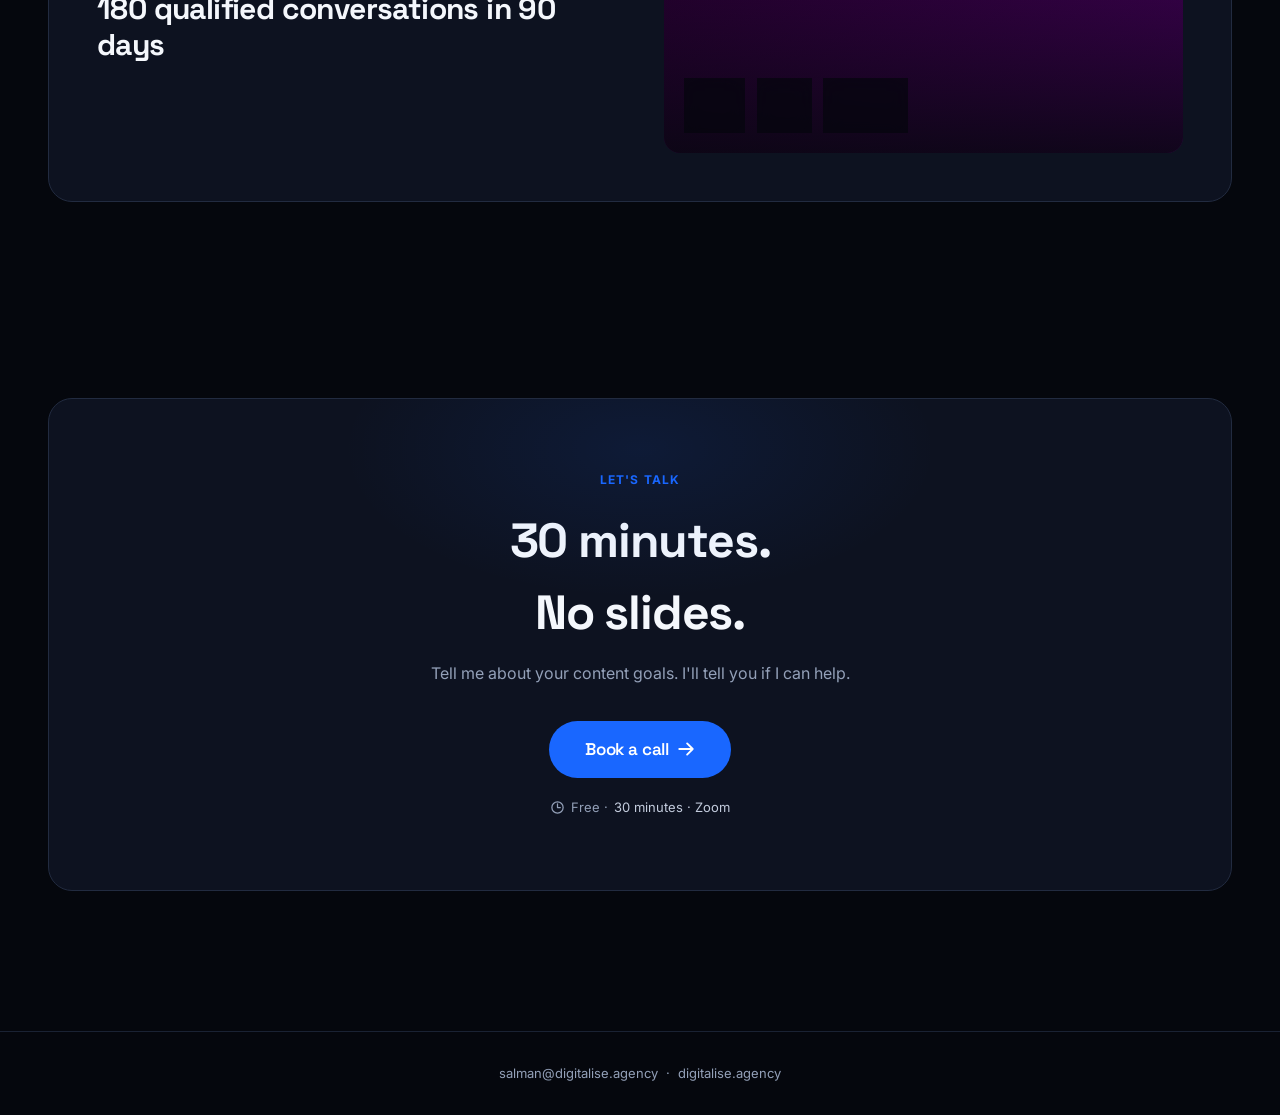
==== commit 014406ed: "Update booking link to cal.com/salman-adnan/meeting" ====
--- a/index.html
+++ b/index.html
@@ -366,7 +366,7 @@
       <p class="book-sub">Tell me about your content goals. I'll tell you if I can help.</p>
       <div class="book-cta-row">
         <!-- UPDATE: replace href with your booking link -->
-        <a href="https://cal.com/digitalise-agency/digitalise-agency" target="_blank" rel="noopener" class="btn btn-primary" style="padding:16px 36px;font-size:17px;">
+        <a href="https://cal.com/salman-adnan/meeting" target="_blank" rel="noopener" class="btn btn-primary" style="padding:16px 36px;font-size:17px;">
           Book a call
           <svg width="18" height="18" viewBox="0 0 24 24" fill="none" stroke="currentColor" stroke-width="2.5" aria-hidden="true">
             <path stroke-linecap="round" stroke-linejoin="round" d="M13.5 4.5L21 12m0 0l-7.5 7.5M21 12H3"/>
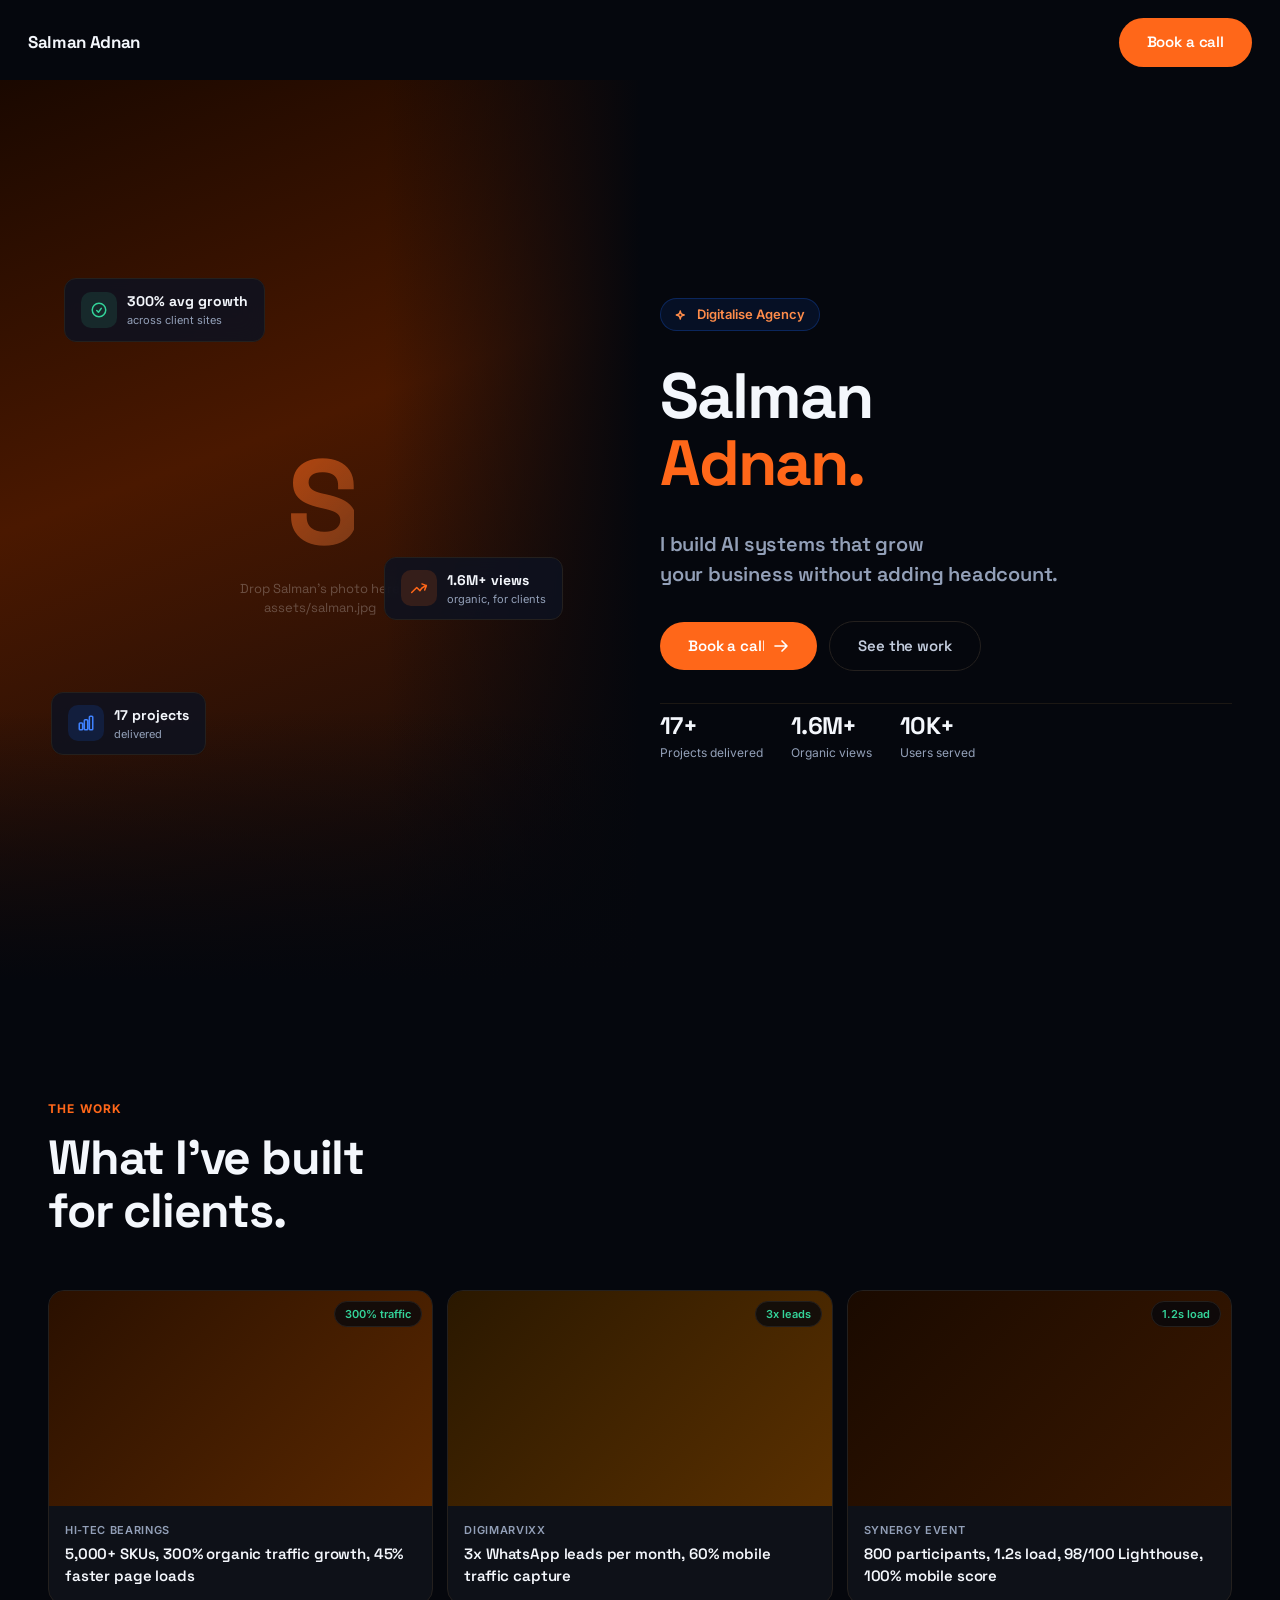
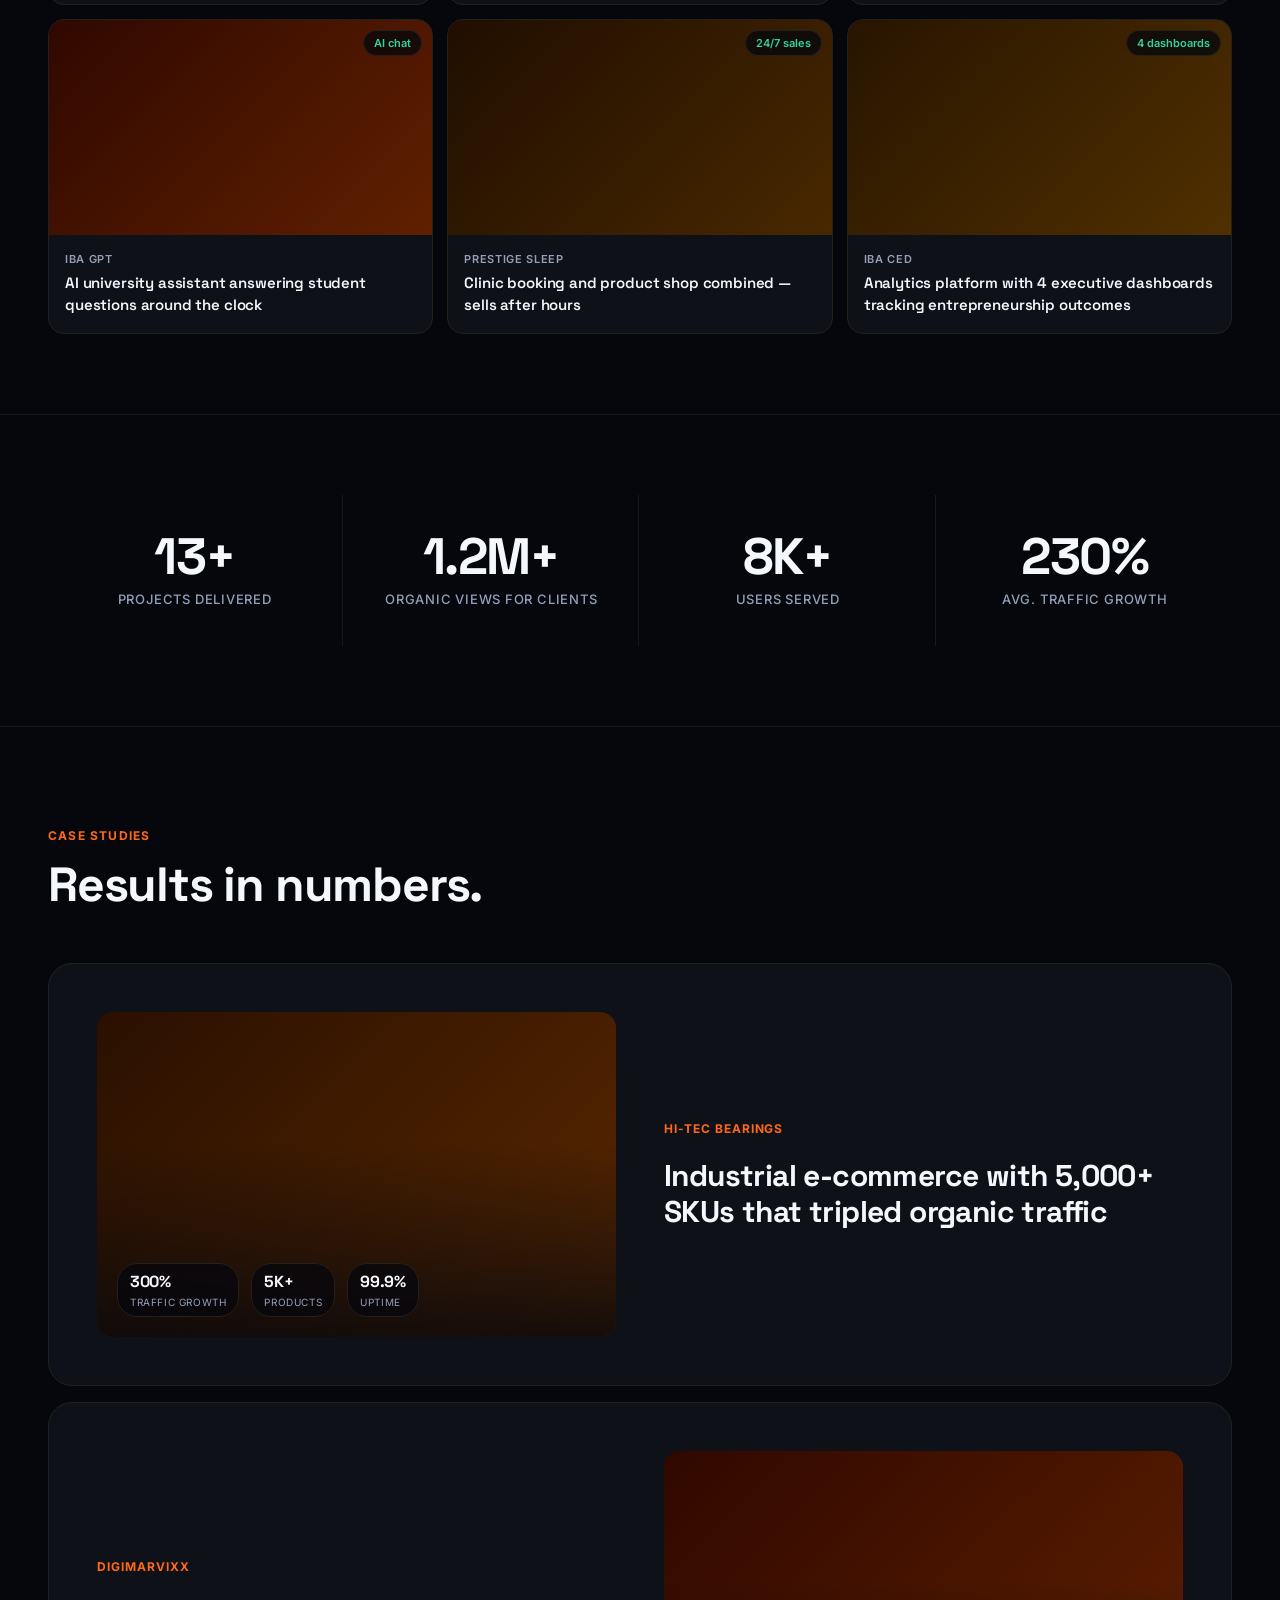
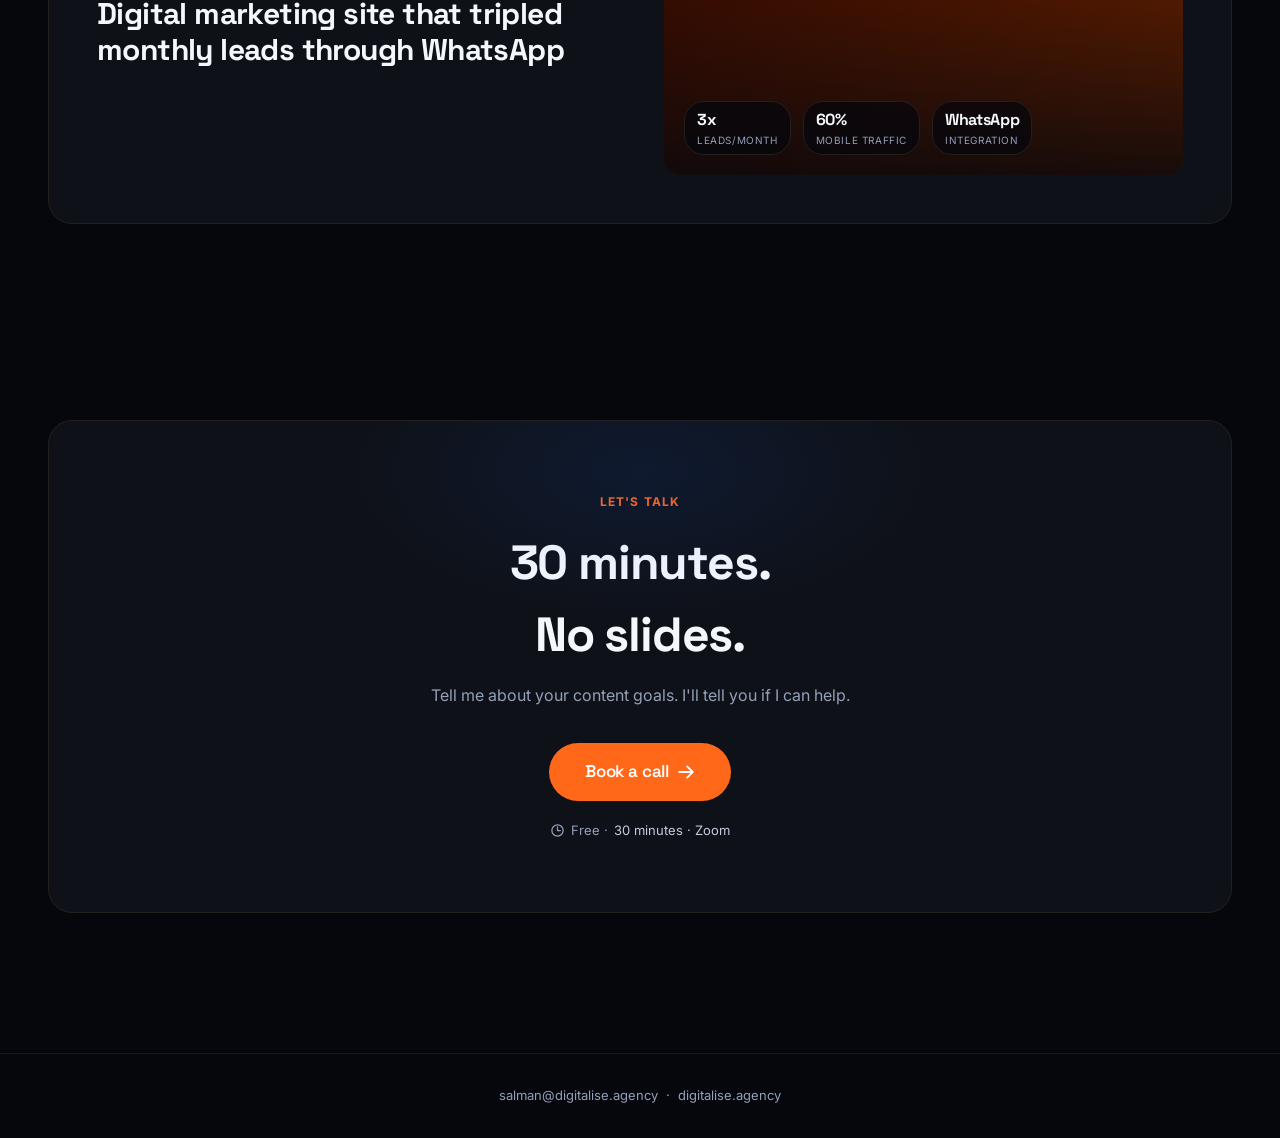
==== commit 692e1629: "[deploy] Replace all placeholder content with real Daztify project data, orange theme, VPS rsync dep" ====
--- a/index.html
+++ b/index.html
@@ -4,7 +4,7 @@
 <meta charset="UTF-8" />
 <meta name="viewport" content="width=device-width, initial-scale=1.0" />
 <title>Salman Adnan — AI Content Systems for Entrepreneurs</title>
-<meta name="description" content="I build AI-powered content systems that grow your LinkedIn presence on autopilot. Videos, posts, outreach — fully automated." />
+<meta name="description" content="I build AI systems and digital products that grow businesses without adding headcount. 17 projects, 1.6M+ organic views." />
 <meta property="og:title" content="Salman Adnan" />
 <meta property="og:description" content="AI content systems for entrepreneurs." />
 <meta property="og:type" content="website" />
@@ -49,24 +49,24 @@
       <div class="hero-float-badge" aria-hidden="true">
         <div class="badge-icon badge-icon-blue">
           <svg viewBox="0 0 24 24" fill="none" stroke="#3f82ff" stroke-width="2" aria-hidden="true">
-            <path stroke-linecap="round" stroke-linejoin="round" d="M15.75 10.5l4.72-4.72a.75.75 0 011.28.53v11.38a.75.75 0 01-1.28.53l-4.72-4.72M4.5 18.75h9a2.25 2.25 0 002.25-2.25v-9a2.25 2.25 0 00-2.25-2.25h-9A2.25 2.25 0 002.25 7.5v9a2.25 2.25 0 002.25 2.25z"/>
+            <path stroke-linecap="round" stroke-linejoin="round" d="M3 13.125C3 12.504 3.504 12 4.125 12h2.25c.621 0 1.125.504 1.125 1.125v6.75C7.5 20.496 6.996 21 6.375 21h-2.25A1.125 1.125 0 013 19.875v-6.75zM9.75 8.625c0-.621.504-1.125 1.125-1.125h2.25c.621 0 1.125.504 1.125 1.125v11.25c0 .621-.504 1.125-1.125 1.125h-2.25a1.125 1.125 0 01-1.125-1.125V8.625zM16.5 4.125c0-.621.504-1.125 1.125-1.125h2.25C20.496 3 21 3.504 21 4.125v15.75c0 .621-.504 1.125-1.125 1.125h-2.25a1.125 1.125 0 01-1.125-1.125V4.125z"/>
           </svg>
         </div>
         <div>
-          <div class="badge-text-main">147 videos</div>
-          <div class="badge-text-sub">published this quarter</div>
+          <div class="badge-text-main">17 projects</div>
+          <div class="badge-text-sub">delivered</div>
         </div>
       </div>
 
       <div class="hero-float-badge" aria-hidden="true">
         <div class="badge-icon badge-icon-orange">
           <svg viewBox="0 0 24 24" fill="none" stroke="#ff6719" stroke-width="2" aria-hidden="true">
-            <path stroke-linecap="round" stroke-linejoin="round" d="M3 13.125C3 12.504 3.504 12 4.125 12h2.25c.621 0 1.125.504 1.125 1.125v6.75C7.5 20.496 6.996 21 6.375 21h-2.25A1.125 1.125 0 013 19.875v-6.75zM9.75 8.625c0-.621.504-1.125 1.125-1.125h2.25c.621 0 1.125.504 1.125 1.125v11.25c0 .621-.504 1.125-1.125 1.125h-2.25a1.125 1.125 0 01-1.125-1.125V8.625zM16.5 4.125c0-.621.504-1.125 1.125-1.125h2.25C20.496 3 21 3.504 21 4.125v15.75c0 .621-.504 1.125-1.125 1.125h-2.25a1.125 1.125 0 01-1.125-1.125V4.125z"/>
+            <path stroke-linecap="round" stroke-linejoin="round" d="M2.25 18L9 11.25l4.306 4.307a11.95 11.95 0 015.814-5.519l2.74-1.22m0 0l-5.94-2.28m5.94 2.28l-2.28 5.941"/>
           </svg>
         </div>
         <div>
-          <div class="badge-text-main">2.3M impressions</div>
-          <div class="badge-text-sub">in 90 days</div>
+          <div class="badge-text-main">1.6M+ views</div>
+          <div class="badge-text-sub">organic, for clients</div>
         </div>
       </div>
 
@@ -77,8 +77,8 @@
           </svg>
         </div>
         <div>
-          <div class="badge-text-main">Zero manual work</div>
-          <div class="badge-text-sub">for clients</div>
+          <div class="badge-text-main">300% avg growth</div>
+          <div class="badge-text-sub">across client sites</div>
         </div>
       </div>
 
@@ -91,7 +91,7 @@
       <svg width="14" height="14" viewBox="0 0 24 24" fill="none" stroke="currentColor" stroke-width="2.5" aria-hidden="true">
         <path stroke-linecap="round" stroke-linejoin="round" d="M9.813 15.904L9 18.75l-.813-2.846a4.5 4.5 0 00-3.09-3.09L2.25 12l2.846-.813a4.5 4.5 0 003.09-3.09L9 5.25l.813 2.846a4.5 4.5 0 003.09 3.09L15.75 12l-2.846.813a4.5 4.5 0 00-3.09 3.09z"/>
       </svg>
-      AI Content Systems
+      Digitalise Agency
     </div>
 
     <h1 class="hero-h1">
@@ -99,7 +99,7 @@
       <em>Adnan.</em>
     </h1>
 
-    <p class="hero-descriptor">I automate your content.<br>You focus on your business.</p>
+    <p class="hero-descriptor">I build AI systems that grow<br>your business without adding headcount.</p>
 
     <div class="hero-actions">
       <a href="#book" class="btn btn-primary">
@@ -111,19 +111,18 @@
       <a href="#work" class="btn btn-ghost">See the work</a>
     </div>
 
-    <!-- UPDATE: replace with real numbers -->
     <div class="hero-mini-stats">
       <div class="hero-mini-stat">
-        <div class="hero-mini-num">12+</div>
-        <div class="hero-mini-lbl">Clients</div>
+        <div class="hero-mini-num">17+</div>
+        <div class="hero-mini-lbl">Projects delivered</div>
       </div>
       <div class="hero-mini-stat">
-        <div class="hero-mini-num">200+</div>
-        <div class="hero-mini-lbl">Videos produced</div>
+        <div class="hero-mini-num">1.6M+</div>
+        <div class="hero-mini-lbl">Organic views</div>
       </div>
       <div class="hero-mini-stat">
-        <div class="hero-mini-num">500+</div>
-        <div class="hero-mini-lbl">Posts published</div>
+        <div class="hero-mini-num">10K+</div>
+        <div class="hero-mini-lbl">Users served</div>
       </div>
     </div>
   </div>
@@ -147,108 +146,103 @@
 
       <div class="work-card" style="--i:0">
         <div class="work-thumb wt1">
-          <div class="work-badge">847K views</div>
-          <div class="work-thumb-overlay">
-            <div class="work-play">
-              <svg viewBox="0 0 24 24" fill="white" aria-hidden="true">
-                <path d="M5.25 5.653c0-.856.917-1.398 1.667-.986l11.54 6.348a1.125 1.125 0 010 1.971l-11.54 6.347a1.125 1.125 0 01-1.667-.985V5.653z"/>
-              </svg>
-            </div>
-          </div>
-        </div>
-        <div class="work-info">
-          <div class="work-client">Hi-Tec Automations</div>
-          <div class="work-title">147-video AI campaign — zero manual hours</div>
+          <div class="work-badge">300% traffic</div>
+          <div class="work-thumb-overlay">
+            <div class="work-play">
+              <svg viewBox="0 0 24 24" fill="white" aria-hidden="true">
+                <path d="M5.25 5.653c0-.856.917-1.398 1.667-.986l11.54 6.348a1.125 1.125 0 010 1.971l-11.54 6.347a1.125 1.125 0 01-1.667-.985V5.653z"/>
+              </svg>
+            </div>
+          </div>
+        </div>
+        <div class="work-info">
+          <div class="work-client">Hi-Tec Bearings</div>
+          <div class="work-title">5,000+ SKUs, 300% organic traffic growth, 45% faster page loads</div>
         </div>
       </div>
 
       <div class="work-card" style="--i:1">
         <div class="work-thumb wt2">
-          <div class="work-badge">234K impr.</div>
-          <div class="work-thumb-overlay">
-            <div class="work-play">
-              <svg viewBox="0 0 24 24" fill="white" aria-hidden="true">
-                <path d="M5.25 5.653c0-.856.917-1.398 1.667-.986l11.54 6.348a1.125 1.125 0 010 1.971l-11.54 6.347a1.125 1.125 0 01-1.667-.985V5.653z"/>
-              </svg>
-            </div>
-          </div>
-        </div>
-        <div class="work-info">
-          <!-- UPDATE: replace with real client name -->
-          <div class="work-client">Client</div>
-          <div class="work-title">LinkedIn post series — 34 posts, 90 days</div>
+          <div class="work-badge">3x leads</div>
+          <div class="work-thumb-overlay">
+            <div class="work-play">
+              <svg viewBox="0 0 24 24" fill="white" aria-hidden="true">
+                <path d="M5.25 5.653c0-.856.917-1.398 1.667-.986l11.54 6.348a1.125 1.125 0 010 1.971l-11.54 6.347a1.125 1.125 0 01-1.667-.985V5.653z"/>
+              </svg>
+            </div>
+          </div>
+        </div>
+        <div class="work-info">
+          <div class="work-client">DigiMarvixx</div>
+          <div class="work-title">3x WhatsApp leads per month, 60% mobile traffic capture</div>
         </div>
       </div>
 
       <div class="work-card" style="--i:2">
         <div class="work-thumb wt3">
-          <div class="work-badge">1.2M views</div>
-          <div class="work-thumb-overlay">
-            <div class="work-play">
-              <svg viewBox="0 0 24 24" fill="white" aria-hidden="true">
-                <path d="M5.25 5.653c0-.856.917-1.398 1.667-.986l11.54 6.348a1.125 1.125 0 010 1.971l-11.54 6.347a1.125 1.125 0 01-1.667-.985V5.653z"/>
-              </svg>
-            </div>
-          </div>
-        </div>
-        <div class="work-info">
-          <!-- UPDATE: replace with real client name -->
-          <div class="work-client">Client</div>
-          <div class="work-title">19-video AI brand campaign</div>
+          <div class="work-badge">1.2s load</div>
+          <div class="work-thumb-overlay">
+            <div class="work-play">
+              <svg viewBox="0 0 24 24" fill="white" aria-hidden="true">
+                <path d="M5.25 5.653c0-.856.917-1.398 1.667-.986l11.54 6.348a1.125 1.125 0 010 1.971l-11.54 6.347a1.125 1.125 0 01-1.667-.985V5.653z"/>
+              </svg>
+            </div>
+          </div>
+        </div>
+        <div class="work-info">
+          <div class="work-client">Synergy Event</div>
+          <div class="work-title">800 participants, 1.2s load, 98/100 Lighthouse, 100% mobile score</div>
         </div>
       </div>
 
       <div class="work-card" style="--i:3">
         <div class="work-thumb wt4">
-          <div class="work-badge">512K views</div>
-          <div class="work-thumb-overlay">
-            <div class="work-play">
-              <svg viewBox="0 0 24 24" fill="white" aria-hidden="true">
-                <path d="M5.25 5.653c0-.856.917-1.398 1.667-.986l11.54 6.348a1.125 1.125 0 010 1.971l-11.54 6.347a1.125 1.125 0 01-1.667-.985V5.653z"/>
-              </svg>
-            </div>
-          </div>
-        </div>
-        <div class="work-info">
-          <!-- UPDATE -->
-          <div class="work-client">Client</div>
-          <div class="work-title">DM outreach — 180 qualified leads in 90 days</div>
+          <div class="work-badge">AI chat</div>
+          <div class="work-thumb-overlay">
+            <div class="work-play">
+              <svg viewBox="0 0 24 24" fill="white" aria-hidden="true">
+                <path d="M5.25 5.653c0-.856.917-1.398 1.667-.986l11.54 6.348a1.125 1.125 0 010 1.971l-11.54 6.347a1.125 1.125 0 01-1.667-.985V5.653z"/>
+              </svg>
+            </div>
+          </div>
+        </div>
+        <div class="work-info">
+          <div class="work-client">IBA GPT</div>
+          <div class="work-title">AI university assistant answering student questions around the clock</div>
         </div>
       </div>
 
       <div class="work-card" style="--i:4">
         <div class="work-thumb wt5">
-          <div class="work-badge">19K ❤</div>
-          <div class="work-thumb-overlay">
-            <div class="work-play">
-              <svg viewBox="0 0 24 24" fill="white" aria-hidden="true">
-                <path d="M5.25 5.653c0-.856.917-1.398 1.667-.986l11.54 6.348a1.125 1.125 0 010 1.971l-11.54 6.347a1.125 1.125 0 01-1.667-.985V5.653z"/>
-              </svg>
-            </div>
-          </div>
-        </div>
-        <div class="work-info">
-          <!-- UPDATE -->
-          <div class="work-client">Client</div>
-          <div class="work-title">Viral insight post — 47 inbound leads in 3 days</div>
+          <div class="work-badge">24/7 sales</div>
+          <div class="work-thumb-overlay">
+            <div class="work-play">
+              <svg viewBox="0 0 24 24" fill="white" aria-hidden="true">
+                <path d="M5.25 5.653c0-.856.917-1.398 1.667-.986l11.54 6.348a1.125 1.125 0 010 1.971l-11.54 6.347a1.125 1.125 0 01-1.667-.985V5.653z"/>
+              </svg>
+            </div>
+          </div>
+        </div>
+        <div class="work-info">
+          <div class="work-client">Prestige Sleep</div>
+          <div class="work-title">Clinic booking and product shop combined — sells after hours</div>
         </div>
       </div>
 
       <div class="work-card" style="--i:5">
         <div class="work-thumb wt6">
-          <div class="work-badge">+340% reach</div>
-          <div class="work-thumb-overlay">
-            <div class="work-play">
-              <svg viewBox="0 0 24 24" fill="white" aria-hidden="true">
-                <path d="M5.25 5.653c0-.856.917-1.398 1.667-.986l11.54 6.348a1.125 1.125 0 010 1.971l-11.54 6.347a1.125 1.125 0 01-1.667-.985V5.653z"/>
-              </svg>
-            </div>
-          </div>
-        </div>
-        <div class="work-info">
-          <!-- UPDATE -->
-          <div class="work-client">Client</div>
-          <div class="work-title">Full content system — video, posts, DMs, captions</div>
+          <div class="work-badge">4 dashboards</div>
+          <div class="work-thumb-overlay">
+            <div class="work-play">
+              <svg viewBox="0 0 24 24" fill="white" aria-hidden="true">
+                <path d="M5.25 5.653c0-.856.917-1.398 1.667-.986l11.54 6.348a1.125 1.125 0 010 1.971l-11.54 6.347a1.125 1.125 0 01-1.667-.985V5.653z"/>
+              </svg>
+            </div>
+          </div>
+        </div>
+        <div class="work-info">
+          <div class="work-client">IBA CED</div>
+          <div class="work-title">Analytics platform with 4 executive dashboards tracking entrepreneurship outcomes</div>
         </div>
       </div>
 
@@ -265,20 +259,20 @@
   <div class="container">
     <div class="metrics-grid stagger">
       <div class="metric-item" style="--i:0">
-        <div class="metric-num" data-target="12" data-suffix="+">0</div>
-        <div class="metric-label">Clients Served</div>
+        <div class="metric-num" data-target="17" data-suffix="+">0</div>
+        <div class="metric-label">Projects Delivered</div>
       </div>
       <div class="metric-item" style="--i:1">
-        <div class="metric-num" data-target="200" data-suffix="+">0</div>
-        <div class="metric-label">Videos Produced</div>
+        <div class="metric-num" data-target="1.6" data-suffix="M+">0</div>
+        <div class="metric-label">Organic Views for Clients</div>
       </div>
       <div class="metric-item" style="--i:2">
-        <div class="metric-num" data-target="500" data-suffix="+">0</div>
-        <div class="metric-label">Posts Published</div>
+        <div class="metric-num" data-target="10" data-suffix="K+">0</div>
+        <div class="metric-label">Users Served</div>
       </div>
       <div class="metric-item" style="--i:3">
-        <div class="metric-num" data-target="480" data-suffix="h">0</div>
-        <div class="metric-label">Hours Saved for Clients</div>
+        <div class="metric-num" data-target="300" data-suffix="%">0</div>
+        <div class="metric-label">Avg. Traffic Growth</div>
       </div>
     </div>
   </div>
@@ -303,23 +297,23 @@
         <div class="case-visual-inner">
           <div class="case-visual-metrics">
             <div class="cvm">
-              <span class="cvm-num">147</span>
-              <span class="cvm-lbl">Videos</span>
-            </div>
-            <div class="cvm">
-              <span class="cvm-num">2.3M</span>
-              <span class="cvm-lbl">Impressions</span>
-            </div>
-            <div class="cvm">
-              <span class="cvm-num">0h</span>
-              <span class="cvm-lbl">Manual work</span>
+              <span class="cvm-num">300%</span>
+              <span class="cvm-lbl">Traffic growth</span>
+            </div>
+            <div class="cvm">
+              <span class="cvm-num">5K+</span>
+              <span class="cvm-lbl">Products</span>
+            </div>
+            <div class="cvm">
+              <span class="cvm-num">99.9%</span>
+              <span class="cvm-lbl">Uptime</span>
             </div>
           </div>
         </div>
       </div>
       <div class="case-content">
-        <div class="case-client-name">Hi-Tec Automations / Mr. Kashif</div>
-        <div class="case-title">AI video system that published 147 videos without a single manual upload</div>
+        <div class="case-client-name">Hi-Tec Bearings</div>
+        <div class="case-title">Industrial e-commerce with 5,000+ SKUs that tripled organic traffic</div>
       </div>
     </div>
 
@@ -329,24 +323,23 @@
         <div class="case-visual-inner">
           <div class="case-visual-metrics">
             <div class="cvm">
-              <span class="cvm-num">180</span>
-              <span class="cvm-lbl">Leads</span>
-            </div>
-            <div class="cvm">
-              <span class="cvm-num">90</span>
-              <span class="cvm-lbl">Days</span>
-            </div>
-            <div class="cvm">
-              <span class="cvm-num">40h</span>
-              <span class="cvm-lbl">Saved/mo</span>
+              <span class="cvm-num">3x</span>
+              <span class="cvm-lbl">Leads/month</span>
+            </div>
+            <div class="cvm">
+              <span class="cvm-num">60%</span>
+              <span class="cvm-lbl">Mobile traffic</span>
+            </div>
+            <div class="cvm">
+              <span class="cvm-num">WhatsApp</span>
+              <span class="cvm-lbl">Integration</span>
             </div>
           </div>
         </div>
       </div>
       <div class="case-content" style="order:1">
-        <!-- UPDATE: fill in real client -->
-        <div class="case-client-name">Client</div>
-        <div class="case-title">DM outreach system that generated 180 qualified conversations in 90 days</div>
+        <div class="case-client-name">DigiMarvixx</div>
+        <div class="case-title">Digital marketing site that tripled monthly leads through WhatsApp</div>
       </div>
     </div>
 
--- a/css/site.css
+++ b/css/site.css
@@ -4,17 +4,17 @@
 /* ─── TOKENS ─── */
 :root {
   --s0:    #05070d;
-  --s1:    #0d1220;
-  --s2:    #151c2e;
+  --s1:    #0e1118;
+  --s2:    #161b26;
   --ink1:  #f4f7fc;
   --ink2:  #c3ccdd;
   --ink3:  #93a0b8;
-  --accent:  #1967ff;
-  --accentH: #3f82ff;
-  --accent2: #ff6719;
+  --accent:  #ff6719;   /* orange — personal brand, distinct from agency blue */
+  --accentH: #ff8c4a;
+  --accent2: #1967ff;
   --green:   #34d399;
-  --border:  #222b40;
-  --borderS: #1a2233;
+  --border:  #24201e;
+  --borderS: #1c1814;
   --font-d: 'Space Grotesk', ui-sans-serif, system-ui, sans-serif;
   --font-b: 'Inter', ui-sans-serif, system-ui, sans-serif;
   --r:   16px;
@@ -151,7 +151,7 @@
 .hero-photo-placeholder {
   width: 100%;
   height: 100%;
-  background: linear-gradient(160deg, #0a1840 0%, #0d2c6e 40%, #05070d 100%);
+  background: linear-gradient(160deg, #1a0800 0%, #4a1800 40%, #05070d 100%);
   display: flex;
   align-items: center;
   justify-content: center;
@@ -165,7 +165,7 @@
   font-weight: 700;
   letter-spacing: -0.05em;
   line-height: 1;
-  background: linear-gradient(135deg, rgba(25,103,255,.6), rgba(63,130,255,.3));
+  background: linear-gradient(135deg, rgba(255,103,25,.6), rgba(255,140,74,.3));
   -webkit-background-clip: text;
   -webkit-text-fill-color: transparent;
   background-clip: text;
@@ -370,12 +370,12 @@
   font-size: 11px; font-weight: 600;
   color: var(--green);
 }
-.wt1 { background: linear-gradient(135deg,#0a1840,#0d2c6e); }
-.wt2 { background: linear-gradient(135deg,#2a0e00,#5a2800); }
-.wt3 { background: linear-gradient(135deg,#001a28,#003855); }
-.wt4 { background: linear-gradient(135deg,#150050,#2d0080); }
-.wt5 { background: linear-gradient(135deg,#0a2800,#1a4800); }
-.wt6 { background: linear-gradient(135deg,#280014,#500028); }
+.wt1 { background: linear-gradient(135deg,#2a1000,#5a2800); }
+.wt2 { background: linear-gradient(135deg,#2a1800,#5a3000); }
+.wt3 { background: linear-gradient(135deg,#1a0a00,#3a1800); }
+.wt4 { background: linear-gradient(135deg,#300800,#602000); }
+.wt5 { background: linear-gradient(135deg,#200e00,#482800); }
+.wt6 { background: linear-gradient(135deg,#281400,#503000); }
 .work-info { padding: 16px; }
 .work-client {
   font-size: 11px; color: var(--ink3); font-weight: 600;
@@ -441,8 +441,8 @@
   aspect-ratio: 16/10;
   position: relative;
 }
-.cv1 { background: linear-gradient(135deg,#0a1840,#0d3070); }
-.cv2 { background: linear-gradient(135deg,#200028,#400055); }
+.cv1 { background: linear-gradient(135deg,#2a1000,#5a2800); }
+.cv2 { background: linear-gradient(135deg,#300800,#602000); }
 .case-visual-inner {
   position: absolute; inset: 0;
   display: flex; align-items: flex-end;
